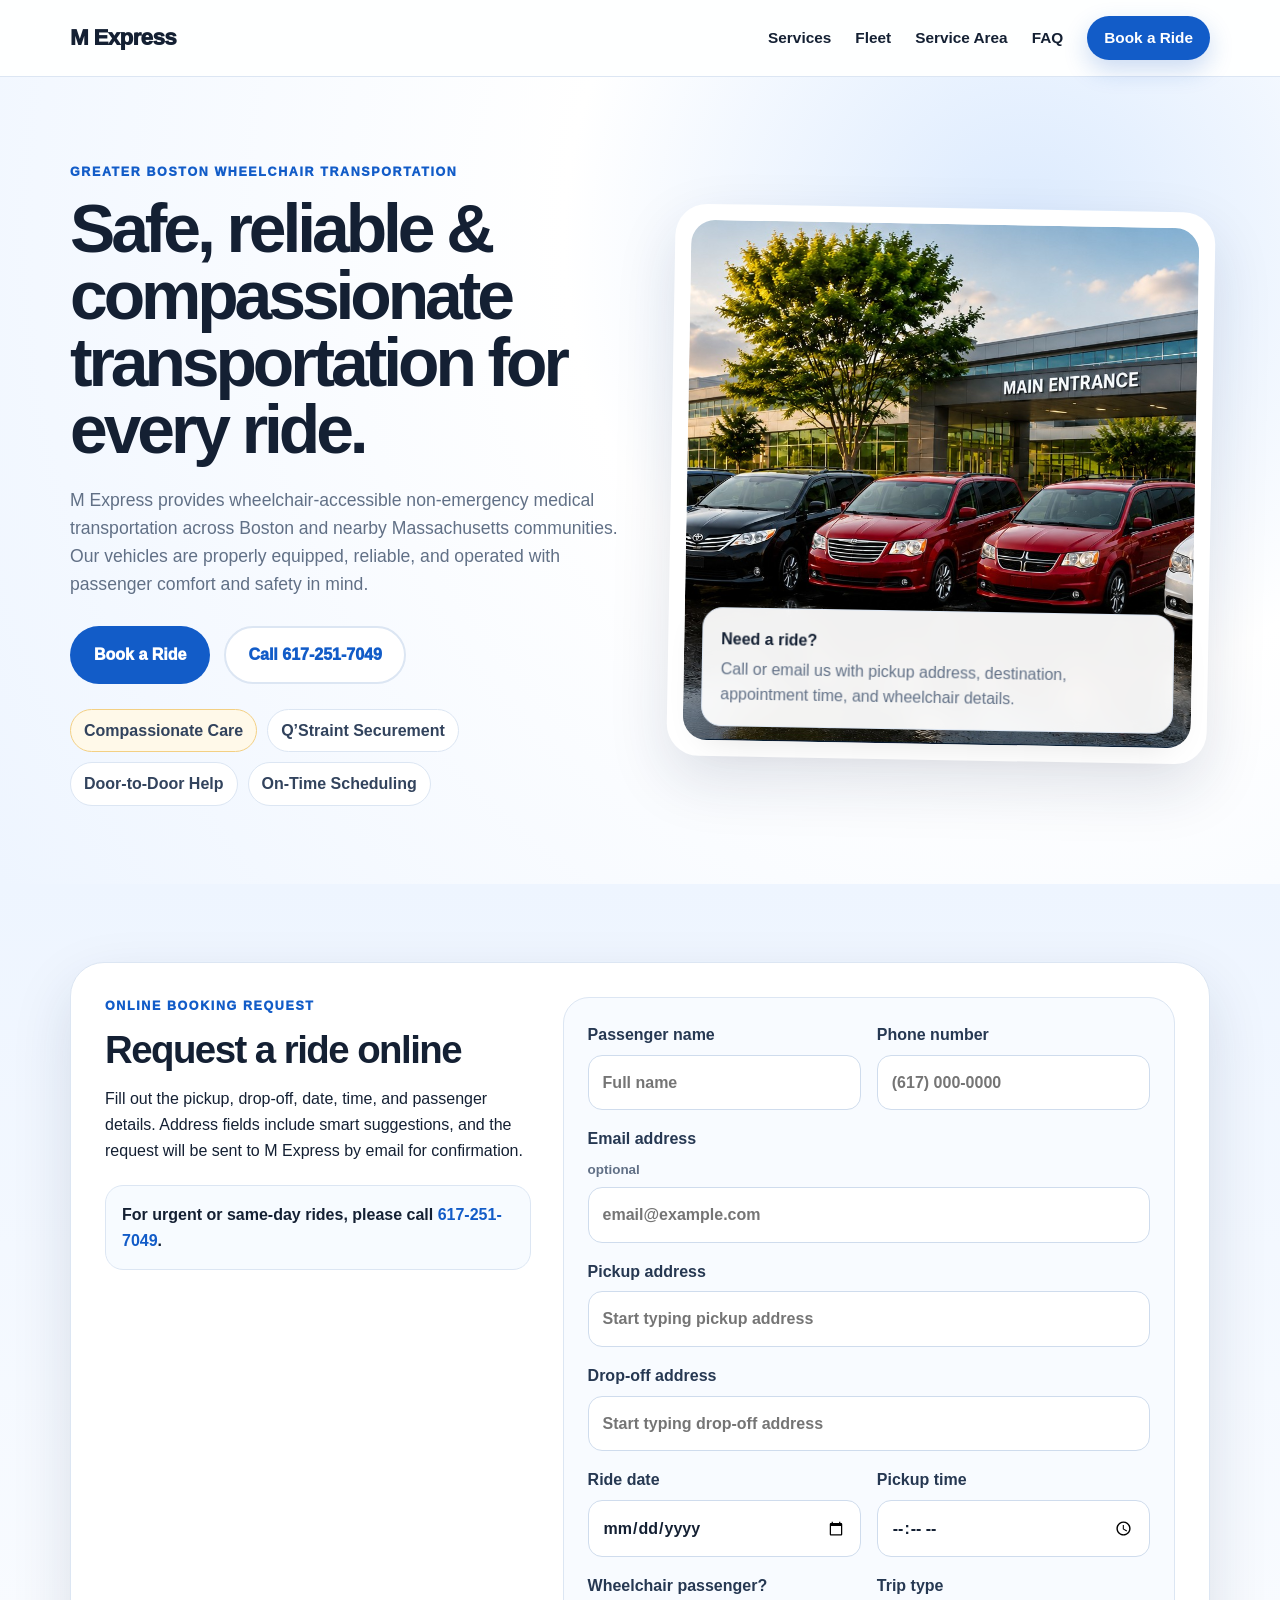
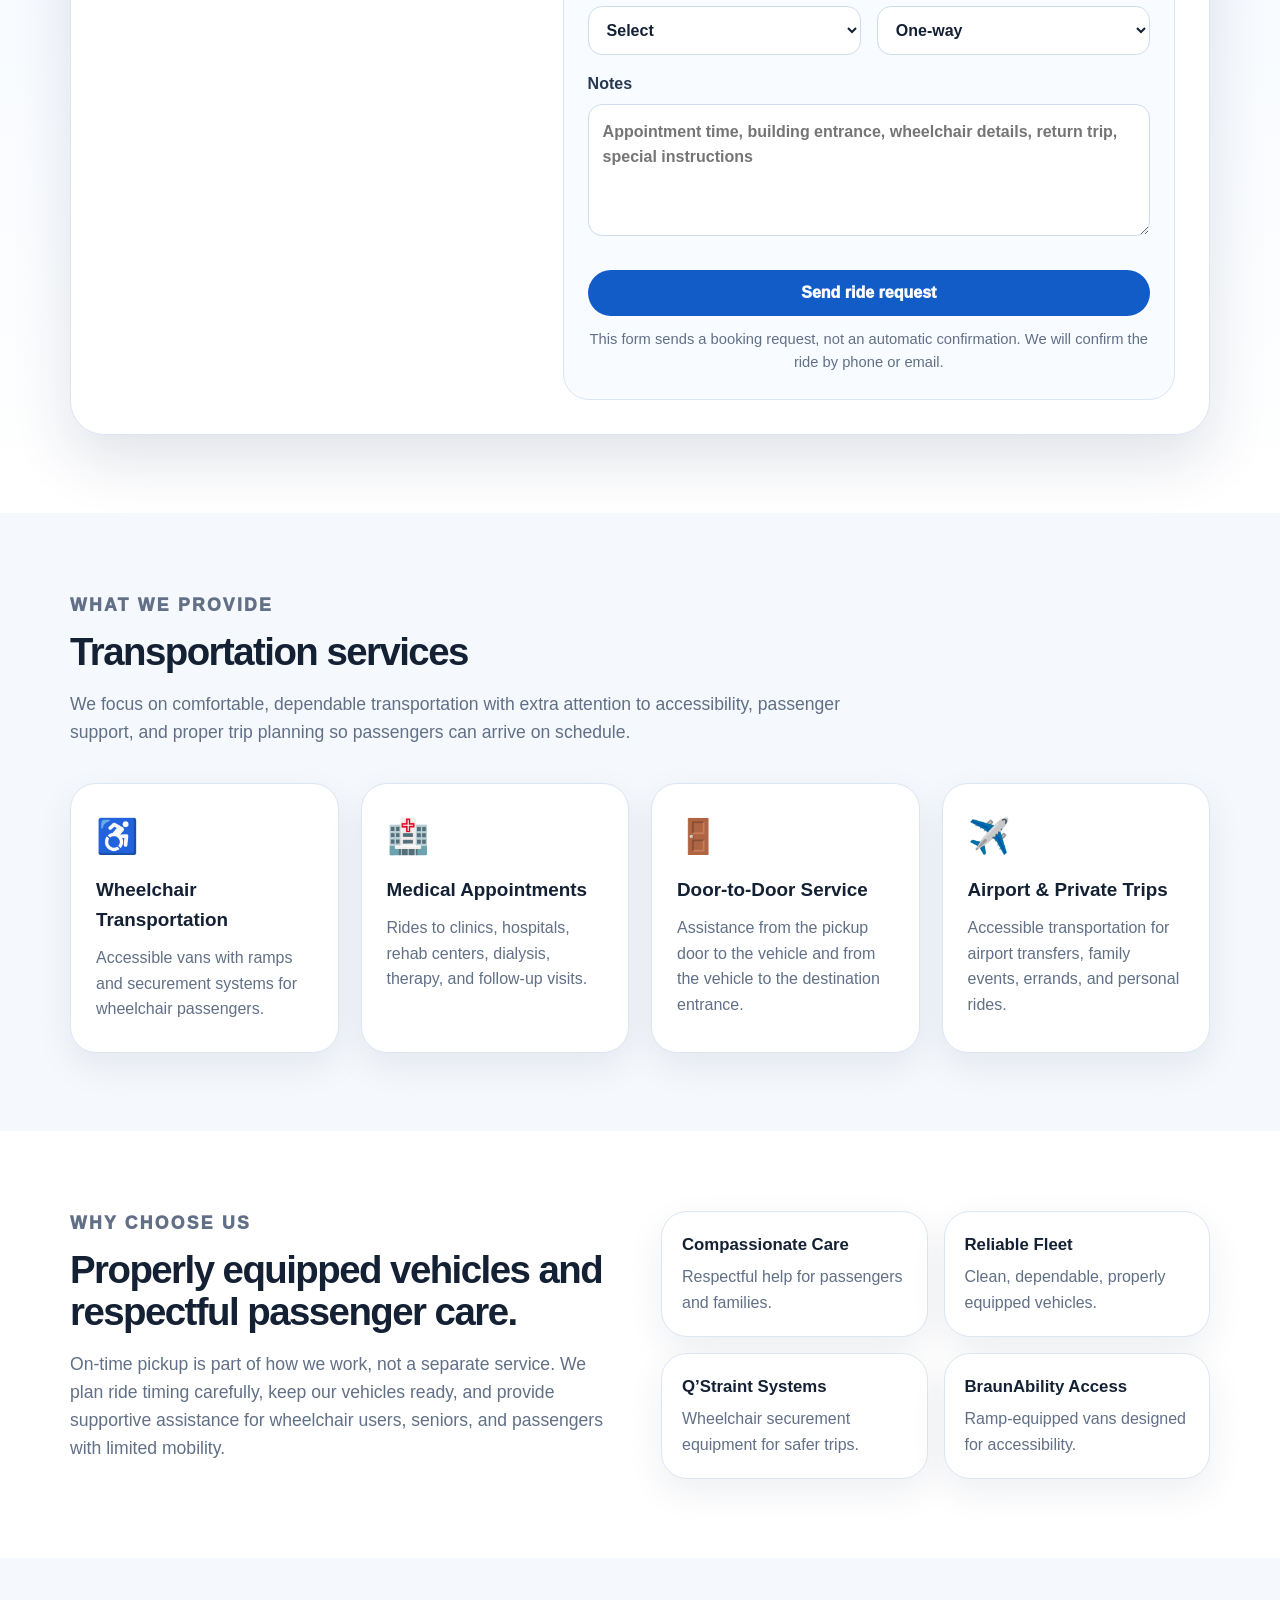
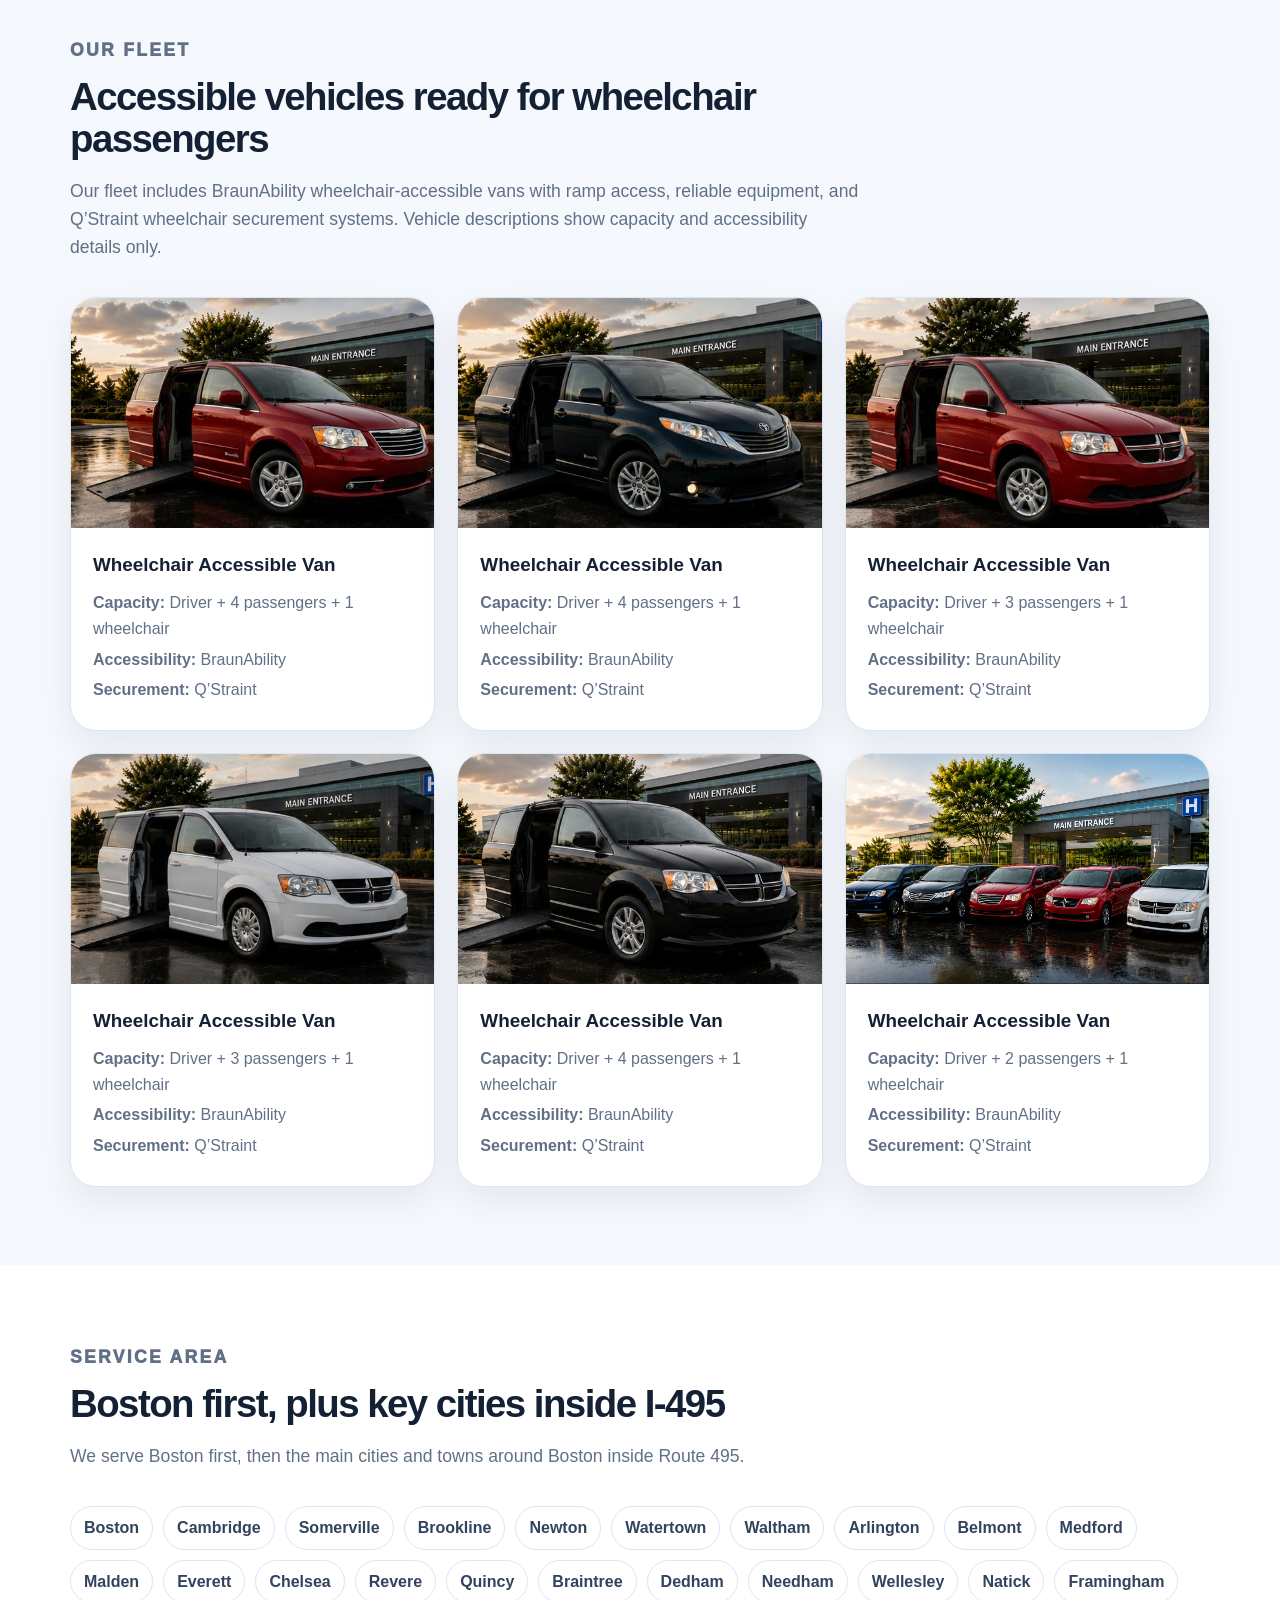
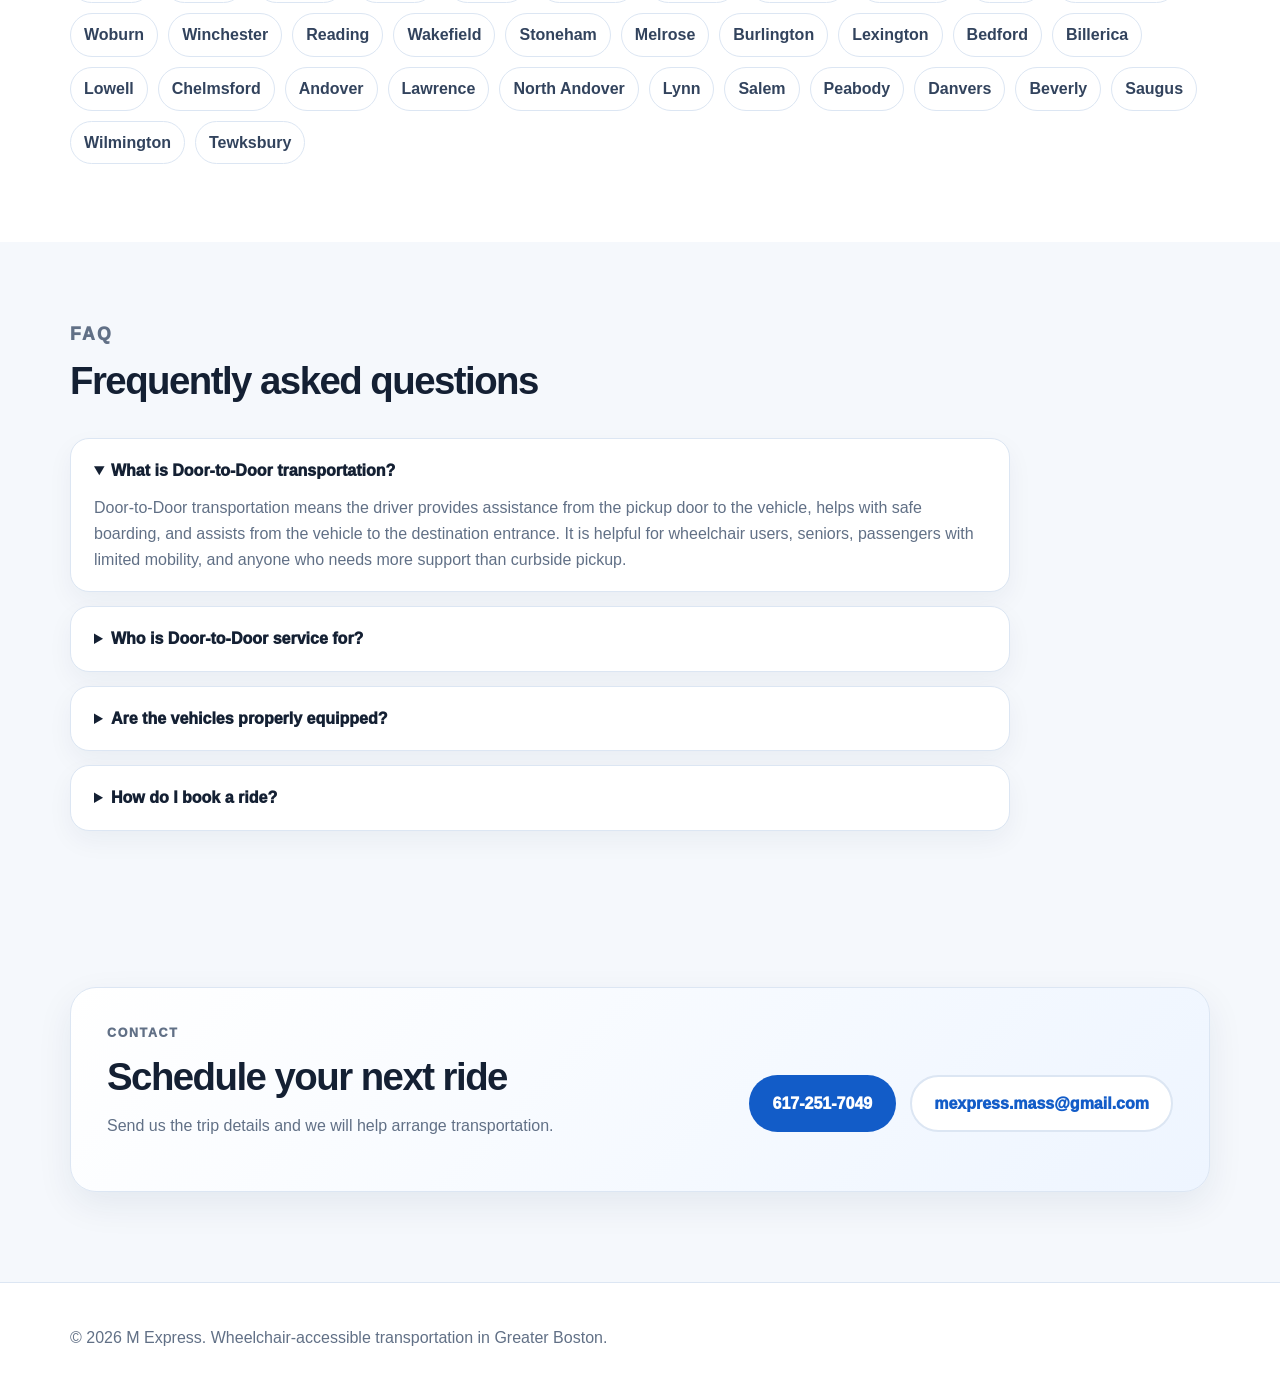
==== index.html @ a9eb0cdb "Add Turnstile widget and route booking form to Cloudflare API in feature branch" ====
<!DOCTYPE html>
<html lang="en">
<head>
  <meta charset="UTF-8" />
  <meta name="viewport" content="width=device-width, initial-scale=1.0" />
  <title>M Express | Wheelchair Transportation in Greater Boston</title>
  <meta name="description" content="M Express provides safe, reliable and compassionate wheelchair-accessible non-emergency medical transportation, door-to-door service, airport transportation, and private rides in Greater Boston." />
  <link rel="stylesheet" href="styles.css" />
</head>
<body>
  <header class="site-header">
    <div class="container nav-wrap">
      <a class="logo" href="#home">M Express</a>
      <button class="nav-toggle" aria-label="Open menu">☰</button>
      <nav class="nav">
        <a href="#services">Services</a>
        <a href="#fleet">Fleet</a>
        <a href="#areas">Service Area</a>
        <a href="#faq">FAQ</a>
        <a href="#booking" class="nav-cta" data-open-booking>Book a Ride</a>
      </nav>
    </div>
  </header>

  <main id="home">
    <section class="hero">
      <div class="container hero-grid">
        <div class="hero-copy">
          <p class="eyebrow">Greater Boston Wheelchair Transportation</p>
          <h1>Safe, reliable & compassionate transportation for every ride.</h1>
          <p class="hero-text">M Express provides wheelchair-accessible non-emergency medical transportation across Boston and nearby Massachusetts communities. Our vehicles are properly equipped, reliable, and operated with passenger comfort and safety in mind.</p>
          <div class="hero-actions">
            <a class="btn primary" href="#booking" data-open-booking>Book a Ride</a>
            <a class="btn secondary" href="tel:+16172517049">Call 617-251-7049</a>
          </div>
          <div class="trust-row">
            <span>Compassionate Care</span>
            <span>Q’Straint Securement</span>
            <span>Door-to-Door Help</span>
            <span>On-Time Scheduling</span>
          </div>
        </div>
        <div class="hero-card">
          <img src="assets/fleet/hero-fleet.jpg" alt="M Express wheelchair accessible fleet" />
          <div class="quick-card">
            <strong>Need a ride?</strong>
            <p>Call or email us with pickup address, destination, appointment time, and wheelchair details.</p>
          </div>
        </div>
      </div>
    </section>


    <section class="section booking" id="booking">
      <div class="container booking-card">
        <div class="booking-copy">
          <p class="eyebrow">Online booking request</p>
          <h2>Request a ride online</h2>
          <p>Fill out the pickup, drop-off, date, time, and passenger details. Address fields include smart suggestions, and the request will be sent to M Express by email for confirmation.</p>
          <div class="mini-note">For urgent or same-day rides, please call <a href="tel:+16172517049">617-251-7049</a>.</div>
        </div>
        <form class="ride-form" action="/api/ride-request" method="POST">
          <input type="hidden" name="_subject" value="New ride request from M Express website">
          <input type="hidden" name="_captcha" value="false">
          <input type="hidden" name="_template" value="table">
          <div class="form-grid">
            <label>Passenger name
              <input type="text" name="Passenger name" placeholder="Full name" required>
            </label>
            <label>Phone number
              <input type="tel" name="Phone" placeholder="(617) 000-0000" required>
            </label>
            <label class="wide">Email address <span class="optional">optional</span>
              <input type="email" name="Email" placeholder="email@example.com">
            </label>
            <label class="wide">Pickup address
              <input class="address-input" type="text" name="Pickup address" placeholder="Start typing pickup address" list="address-suggestions" autocomplete="street-address" required>
            </label>
            <label class="wide">Drop-off address
              <input class="address-input" type="text" name="Drop-off address" placeholder="Start typing drop-off address" list="address-suggestions" autocomplete="street-address" required>
            </label>
            <label>Ride date
              <input type="date" name="Ride date" required>
            </label>
            <label>Pickup time
              <input type="time" name="Pickup time" required>
            </label>
            <label>Wheelchair passenger?
              <select name="Wheelchair passenger" required>
                <option value="">Select</option>
                <option>Yes</option>
                <option>No</option>
              </select>
            </label>
            <label>Trip type
              <select name="Trip type">
                <option>One-way</option>
                <option>Round trip</option>
                <option>Wait and return</option>
              </select>
            </label>
            <label class="wide">Notes
              <textarea name="Notes" rows="4" placeholder="Appointment time, building entrance, wheelchair details, return trip, special instructions"></textarea>
            </label>
          </div>
          <datalist id="address-suggestions">
            <option value="Boston, MA 02108"></option><option value="Boston, MA 02116"></option><option value="Cambridge, MA 02139"></option><option value="Somerville, MA 02143"></option><option value="Brookline, MA 02445"></option><option value="Newton, MA 02458"></option><option value="Watertown, MA 02472"></option><option value="Waltham, MA 02453"></option><option value="Quincy, MA 02169"></option><option value="Woburn, MA 01801"></option><option value="Burlington, MA 01803"></option><option value="Lexington, MA 02420"></option><option value="Lowell, MA 01852"></option>
          </datalist>
          <div class="cf-turnstile" data-sitekey="0x4AAAAAAFUCFxbCTxHC9fPv"></div>
          <label class="wide" style="position:absolute;left:-9999px" aria-hidden="true">Website <input type="text" name="website" tabindex="-1" autocomplete="off"></label>
          <p class="booking-feedback" role="status" aria-live="polite"></p>
          <button class="btn primary form-submit" type="submit">Send ride request</button>
          <p class="form-disclaimer">This form sends a booking request, not an automatic confirmation. We will confirm the ride by phone or email.</p>
        </form>
      </div>
    </section>

    <section class="section" id="services">
      <div class="container">
        <div class="section-head">
          <p class="eyebrow">What we provide</p>
          <h2>Transportation services</h2>
          <p>We focus on comfortable, dependable transportation with extra attention to accessibility, passenger support, and proper trip planning so passengers can arrive on schedule.</p>
        </div>
        <div class="cards services-grid">
          <article class="card"><span class="icon">♿</span><h3>Wheelchair Transportation</h3><p>Accessible vans with ramps and securement systems for wheelchair passengers.</p></article>
          <article class="card"><span class="icon">🏥</span><h3>Medical Appointments</h3><p>Rides to clinics, hospitals, rehab centers, dialysis, therapy, and follow-up visits.</p></article>
          <article class="card"><span class="icon">🚪</span><h3>Door-to-Door Service</h3><p>Assistance from the pickup door to the vehicle and from the vehicle to the destination entrance.</p></article>
          <article class="card"><span class="icon">✈️</span><h3>Airport & Private Trips</h3><p>Accessible transportation for airport transfers, family events, errands, and personal rides.</p></article>
        </div>
      </div>
    </section>

    <section class="section alt" id="why">
      <div class="container why-grid">
        <div class="section-head no-margin">
          <p class="eyebrow">Why choose us</p>
          <h2>Properly equipped vehicles and respectful passenger care.</h2>
          <p>On-time pickup is part of how we work, not a separate service. We plan ride timing carefully, keep our vehicles ready, and provide supportive assistance for wheelchair users, seniors, and passengers with limited mobility.</p>
        </div>
        <div class="feature-list">
          <div><strong>Compassionate Care</strong><span>Respectful help for passengers and families.</span></div>
          <div><strong>Reliable Fleet</strong><span>Clean, dependable, properly equipped vehicles.</span></div>
          <div><strong>Q’Straint Systems</strong><span>Wheelchair securement equipment for safer trips.</span></div>
          <div><strong>BraunAbility Access</strong><span>Ramp-equipped vans designed for accessibility.</span></div>
        </div>
      </div>
    </section>

    <section class="section" id="fleet">
      <div class="container">
        <div class="section-head">
          <p class="eyebrow">Our fleet</p>
          <h2>Accessible vehicles ready for wheelchair passengers</h2>
          <p>Our fleet includes BraunAbility wheelchair-accessible vans with ramp access, reliable equipment, and Q’Straint wheelchair securement systems. Vehicle descriptions show capacity and accessibility details only.</p>
        </div>
        <div class="fleet-grid">
          <article class="fleet-card"><img src="assets/fleet/fleet-1.jpeg" alt="BraunAbility wheelchair van"><div><h3>Wheelchair Accessible Van</h3><p><strong>Capacity:</strong> Driver + 4 passengers + 1 wheelchair</p><p><strong>Accessibility:</strong> BraunAbility</p><p><strong>Securement:</strong> Q’Straint</p></div></article>
          <article class="fleet-card"><img src="assets/fleet/fleet-2.jpeg" alt="BraunAbility wheelchair van with ramp"><div><h3>Wheelchair Accessible Van</h3><p><strong>Capacity:</strong> Driver + 4 passengers + 1 wheelchair</p><p><strong>Accessibility:</strong> BraunAbility</p><p><strong>Securement:</strong> Q’Straint</p></div></article>
          <article class="fleet-card"><img src="assets/fleet/fleet-3.jpeg" alt="Wheelchair accessible transportation vehicle"><div><h3>Wheelchair Accessible Van</h3><p><strong>Capacity:</strong> Driver + 3 passengers + 1 wheelchair</p><p><strong>Accessibility:</strong> BraunAbility</p><p><strong>Securement:</strong> Q’Straint</p></div></article>
          <article class="fleet-card"><img src="assets/fleet/fleet-4.jpeg" alt="Ramp accessible wheelchair van"><div><h3>Wheelchair Accessible Van</h3><p><strong>Capacity:</strong> Driver + 3 passengers + 1 wheelchair</p><p><strong>Accessibility:</strong> BraunAbility</p><p><strong>Securement:</strong> Q’Straint</p></div></article>
          <article class="fleet-card"><img src="assets/fleet/fleet-5.jpeg" alt="Side entry wheelchair van"><div><h3>Wheelchair Accessible Van</h3><p><strong>Capacity:</strong> Driver + 4 passengers + 1 wheelchair</p><p><strong>Accessibility:</strong> BraunAbility</p><p><strong>Securement:</strong> Q’Straint</p></div></article>
          <article class="fleet-card"><img src="assets/fleet/hero-fleet.jpg" alt="M Express Transportation fleet"><div><h3>Wheelchair Accessible Van</h3><p><strong>Capacity:</strong> Driver + 2 passengers + 1 wheelchair</p><p><strong>Accessibility:</strong> BraunAbility</p><p><strong>Securement:</strong> Q’Straint</p></div></article>
        </div>
      </div>
    </section>

    <section class="section alt" id="areas">
      <div class="container">
        <div class="section-head">
          <p class="eyebrow">Service area</p>
          <h2>Boston first, plus key cities inside I‑495</h2>
          <p>We serve Boston first, then the main cities and towns around Boston inside Route 495.</p>
        </div>
        <div class="city-list">
          <span>Boston</span><span>Cambridge</span><span>Somerville</span><span>Brookline</span><span>Newton</span><span>Watertown</span><span>Waltham</span><span>Arlington</span><span>Belmont</span><span>Medford</span><span>Malden</span><span>Everett</span><span>Chelsea</span><span>Revere</span><span>Quincy</span><span>Braintree</span><span>Dedham</span><span>Needham</span><span>Wellesley</span><span>Natick</span><span>Framingham</span><span>Woburn</span><span>Winchester</span><span>Reading</span><span>Wakefield</span><span>Stoneham</span><span>Melrose</span><span>Burlington</span><span>Lexington</span><span>Bedford</span><span>Billerica</span><span>Lowell</span><span>Chelmsford</span><span>Andover</span><span>Lawrence</span><span>North Andover</span><span>Lynn</span><span>Salem</span><span>Peabody</span><span>Danvers</span><span>Beverly</span><span>Saugus</span><span>Wilmington</span><span>Tewksbury</span>
        </div>
      </div>
    </section>

    <section class="section" id="faq">
      <div class="container">
        <div class="section-head">
          <p class="eyebrow">FAQ</p>
          <h2>Frequently asked questions</h2>
        </div>
        <div class="faq">
          <details open><summary>What is Door-to-Door transportation?</summary><p>Door-to-Door transportation means the driver provides assistance from the pickup door to the vehicle, helps with safe boarding, and assists from the vehicle to the destination entrance. It is helpful for wheelchair users, seniors, passengers with limited mobility, and anyone who needs more support than curbside pickup.</p></details>
          <details><summary>Who is Door-to-Door service for?</summary><p>It is designed for passengers going to medical appointments, rehab, dialysis, adult day programs, family visits, airports, or private trips when they need help getting safely between the building entrance and the vehicle.</p></details>
          <details><summary>Are the vehicles properly equipped?</summary><p>Yes. Our wheelchair-accessible vans are properly equipped for ramp access and use Q’Straint wheelchair securement systems for safer transportation.</p></details>
          <details><summary>How do I book a ride?</summary><p>Call 617-251-7049 or email mexpress.mass@gmail.com with pickup address, destination, appointment time, return trip details, and whether the passenger uses a wheelchair.</p></details>
        </div>
      </div>
    </section>

    <section class="section contact" id="contact">
      <div class="container contact-card">
        <div><p class="eyebrow">Contact</p><h2>Schedule your next ride</h2><p>Send us the trip details and we will help arrange transportation.</p></div>
        <div class="contact-actions"><a class="btn primary" href="tel:+16172517049">617-251-7049</a><a class="btn secondary" href="mailto:mexpress.mass@gmail.com">mexpress.mass@gmail.com</a></div>
      </div>
    </section>
  </main>

  <footer class="footer"><div class="container"><p>© 2026 M Express. Wheelchair-accessible transportation in Greater Boston.</p></div></footer>

  <div class="booking-modal" aria-hidden="true">
    <div class="modal-backdrop" data-close-booking></div>
    <div class="modal-panel" role="dialog" aria-modal="true" aria-labelledby="modal-title">
      <button class="modal-close" type="button" aria-label="Close booking form" data-close-booking>×</button>
      <p class="eyebrow">Book a ride</p>
      <h2 id="modal-title">Request transportation</h2>
      <p class="modal-intro">Enter pickup, drop-off, date, time, and passenger details. We will confirm availability by phone or email.</p>
      <form class="ride-form modal-form" action="https://formsubmit.co/mexpress.mass@gmail.com" method="POST">
        <input type="hidden" name="_subject" value="New ride request from M Express website">
        <input type="hidden" name="_captcha" value="false">
        <input type="hidden" name="_template" value="table">
        <div class="form-grid">
          <label>Passenger name<input type="text" name="Passenger name" placeholder="Full name" required></label>
          <label>Phone number<input type="tel" name="Phone" placeholder="(617) 000-0000" required></label>
          <label class="wide">Email address <span class="optional">optional</span><input type="email" name="Email" placeholder="email@example.com"></label>
          <label class="wide">Pickup address<input class="address-input" type="text" name="Pickup address" placeholder="Start typing pickup address" list="address-suggestions" autocomplete="street-address" required></label>
          <label class="wide">Drop-off address<input class="address-input" type="text" name="Drop-off address" placeholder="Start typing drop-off address" list="address-suggestions" autocomplete="street-address" required></label>
          <label>Ride date<input type="date" name="Ride date" required></label>
          <label>Pickup time<input type="time" name="Pickup time" required></label>
          <label>Wheelchair passenger?<select name="Wheelchair passenger" required><option value="">Select</option><option>Yes</option><option>No</option></select></label>
          <label>Trip type<select name="Trip type"><option>One-way</option><option>Round trip</option><option>Wait and return</option></select></label>
          <label class="wide">Notes<textarea name="Notes" rows="4" placeholder="Appointment time, entrance, wheelchair details, return trip, special instructions"></textarea></label>
        </div>
        <button class="btn primary form-submit" type="submit">Send ride request</button>
        <p class="form-disclaimer">This is a request only. We will confirm the ride by phone or email.</p>
      </form>
    </div>
  </div>
  <a class="mobile-call" href="tel:+16172517049">Call Now</a>
  <script src="https://challenges.cloudflare.com/turnstile/v0/api.js" async defer></script>
    <script src="script.js"></script>
</body>
</html>
---- styles.css ----
:root{--bg:#f5f8fc;--text:#142033;--muted:#617086;--blue:#125cc8;--blue-dark:#0b438f;--gold:#f3b83d;--card:#fff;--line:#dce6f3;--shadow:0 24px 60px rgba(20,42,80,.13);--radius:26px}*{box-sizing:border-box}html{scroll-behavior:smooth}body{margin:0;font-family:Inter,Arial,sans-serif;color:var(--text);background:var(--bg);line-height:1.6}.container{width:min(1140px,92vw);margin:auto}.site-header{position:sticky;top:0;z-index:20;background:rgba(255,255,255,.9);backdrop-filter:blur(16px);border-bottom:1px solid var(--line)}.nav-wrap{height:76px;display:flex;align-items:center;justify-content:space-between}.logo{font-weight:950;font-size:1.4rem;text-decoration:none;color:var(--text);letter-spacing:-.03em}.logo span{color:var(--blue)}.nav{display:flex;gap:24px;align-items:center}.nav a{color:var(--text);text-decoration:none;font-weight:800;font-size:.96rem}.nav-cta{background:var(--blue);color:#fff!important;padding:10px 17px;border-radius:999px;box-shadow:0 10px 24px rgba(18,92,200,.22)}.nav-toggle{display:none;border:0;background:transparent;font-size:28px}.hero{padding:86px 0 78px;background:radial-gradient(circle at 80% 20%,#dbeafe 0,#fff 38%,#eef5ff 100%);overflow:hidden}.hero-grid{display:grid;grid-template-columns:1fr .98fr;gap:50px;align-items:center}.eyebrow{text-transform:uppercase;letter-spacing:.13em;color:var(--blue);font-weight:950;font-size:.78rem;margin:0 0 12px}h1{font-size:clamp(2.55rem,5.3vw,5.05rem);line-height:.99;margin:0 0 22px;letter-spacing:-.06em}h2{font-size:clamp(2rem,3vw,3.25rem);line-height:1.08;margin:0 0 14px;letter-spacing:-.04em}h3{margin:0 0 10px;font-size:1.18rem}.hero-text,.section-head p{color:var(--muted);font-size:1.1rem}.btn{display:inline-flex;align-items:center;justify-content:center;padding:14px 22px;border-radius:999px;font-weight:950;text-decoration:none;border:2px solid transparent}.primary{background:var(--blue);color:#fff}.primary:hover{background:var(--blue-dark)}.secondary{background:#fff;color:var(--blue);border-color:var(--line)}.hero-actions,.contact-actions{display:flex;gap:14px;flex-wrap:wrap;margin-top:28px}.trust-row{display:flex;gap:10px;flex-wrap:wrap;margin-top:25px}.trust-row span,.city-list span{background:#fff;border:1px solid var(--line);border-radius:999px;padding:8px 13px;font-weight:850;color:#32435d}.trust-row span:first-child{border-color:#f3d084;background:#fff9e9}.hero-card{position:relative;background:#fff;border-radius:32px;box-shadow:var(--shadow);padding:16px;transform:rotate(1deg)}.hero-card img{width:100%;height:520px;object-fit:cover;border-radius:24px;display:block}.quick-card{position:absolute;left:34px;right:34px;bottom:30px;background:rgba(255,255,255,.94);border:1px solid var(--line);border-radius:20px;padding:18px;box-shadow:0 14px 34px rgba(0,0,0,.11);backdrop-filter:blur(10px)}.quick-card p{margin:4px 0 0;color:var(--muted)}.section{padding:78px 0}.alt{background:#fff}.section-head{max-width:790px;margin-bottom:36px}.no-margin{margin:0}.cards,.fleet-grid{display:grid;gap:22px}.services-grid{grid-template-columns:repeat(4,1fr)}.card,.fleet-card,.contact-card,.feature-list div{background:var(--card);border:1px solid var(--line);border-radius:var(--radius);box-shadow:0 13px 36px rgba(20,42,80,.075)}.card{padding:25px;transition:.2s}.card:hover,.fleet-card:hover{transform:translateY(-4px);box-shadow:var(--shadow)}.icon{font-size:34px;display:block;margin-bottom:12px}.card p,.fleet-card p{color:var(--muted);margin:.32rem 0}.why-grid{display:grid;grid-template-columns:1fr 1fr;gap:42px;align-items:center}.feature-list{display:grid;grid-template-columns:1fr 1fr;gap:16px}.feature-list div{padding:20px}.feature-list strong{display:block;font-size:1.05rem;margin-bottom:6px}.feature-list span{color:var(--muted);display:block}.fleet-grid{grid-template-columns:repeat(3,1fr)}.fleet-card{overflow:hidden;transition:.2s}.fleet-card img{width:100%;height:230px;object-fit:cover;background:#eef5ff;display:block}.fleet-card div{padding:22px}.city-list{display:flex;flex-wrap:wrap;gap:10px}.faq{display:grid;gap:14px;max-width:940px}details{background:#fff;border:1px solid var(--line);border-radius:19px;padding:19px 23px;box-shadow:0 10px 26px rgba(20,42,80,.05)}summary{font-weight:950;cursor:pointer}details p{color:var(--muted);margin:12px 0 0}.contact{padding-bottom:90px}.contact-card{display:flex;align-items:center;justify-content:space-between;gap:24px;padding:36px;background:linear-gradient(135deg,#fff,#eef5ff)}.contact-card p{color:var(--muted)}.footer{padding:26px 0;border-top:1px solid var(--line);color:var(--muted);background:#fff}@media(max-width:980px){.hero-grid,.why-grid{grid-template-columns:1fr}.fleet-grid{grid-template-columns:repeat(2,1fr)}.hero-card{transform:none}.hero-card img{height:auto}}@media(max-width:900px){.nav-toggle{display:block}.nav{display:none;position:absolute;top:76px;left:0;right:0;background:white;border-bottom:1px solid var(--line);padding:18px 4vw;flex-direction:column;align-items:flex-start}.nav.open{display:flex}.services-grid{grid-template-columns:repeat(2,1fr)}.contact-card{align-items:flex-start;flex-direction:column}}@media(max-width:620px){.services-grid,.fleet-grid,.feature-list{grid-template-columns:1fr}.btn{width:100%}.hero{padding-top:54px}.fleet-card img{height:205px}.quick-card{position:static;margin-top:16px}.hero-card{padding:12px}h1{letter-spacing:-.04em}}
.booking{background:linear-gradient(180deg,#eef5ff,#fff)}.booking-card{display:grid;grid-template-columns:.82fr 1.18fr;gap:32px;align-items:start;background:#fff;border:1px solid var(--line);border-radius:34px;box-shadow:var(--shadow);padding:34px}.booking-copy{position:sticky;top:100px}.mini-note{margin-top:22px;background:#f7fbff;border:1px solid var(--line);border-radius:18px;padding:16px;font-weight:850}.mini-note a{color:var(--blue);text-decoration:none}.ride-form{background:#f8fbff;border:1px solid var(--line);border-radius:26px;padding:24px}.form-grid{display:grid;grid-template-columns:1fr 1fr;gap:16px}.ride-form label{display:flex;flex-direction:column;gap:7px;font-weight:900;color:#263852}.ride-form .wide{grid-column:1/-1}.ride-form input,.ride-form select,.ride-form textarea{width:100%;border:1px solid #cfdced;background:#fff;border-radius:14px;padding:14px 14px;font:inherit;color:var(--text);outline:none}.ride-form input:focus,.ride-form select:focus,.ride-form textarea:focus{border-color:var(--blue);box-shadow:0 0 0 4px rgba(18,92,200,.12)}.form-submit{margin-top:18px;width:100%;border:0;cursor:pointer;font-size:1rem}.form-disclaimer{color:var(--muted);font-size:.92rem;margin:12px 0 0;text-align:center}@media(max-width:900px){.booking-card{grid-template-columns:1fr}.booking-copy{position:static}.form-grid{grid-template-columns:1fr}}
.logo span{display:none}.optional{font-weight:700;color:var(--muted);font-size:.84rem}.booking-modal{position:fixed;inset:0;z-index:100;display:none;align-items:center;justify-content:center;padding:22px}.booking-modal.open{display:flex}.modal-backdrop{position:absolute;inset:0;background:rgba(8,18,35,.62);backdrop-filter:blur(6px)}.modal-panel{position:relative;width:min(880px,96vw);max-height:92vh;overflow:auto;background:#fff;border:1px solid var(--line);border-radius:30px;box-shadow:0 30px 90px rgba(0,0,0,.34);padding:30px}.modal-close{position:absolute;right:20px;top:18px;width:42px;height:42px;border:0;border-radius:50%;background:#eef5ff;color:var(--text);font-size:30px;line-height:1;cursor:pointer}.modal-intro{color:var(--muted);margin-top:-6px}.modal-form{margin-top:18px}.mobile-call{display:none;position:fixed;left:16px;right:16px;bottom:14px;z-index:50;background:var(--blue);color:#fff;text-align:center;text-decoration:none;font-weight:950;padding:14px 20px;border-radius:999px;box-shadow:0 14px 34px rgba(18,92,200,.36)}@media(max-width:620px){body{padding-bottom:72px}.mobile-call{display:block}.modal-panel{padding:24px 16px;border-radius:22px}.modal-close{right:12px;top:12px}}
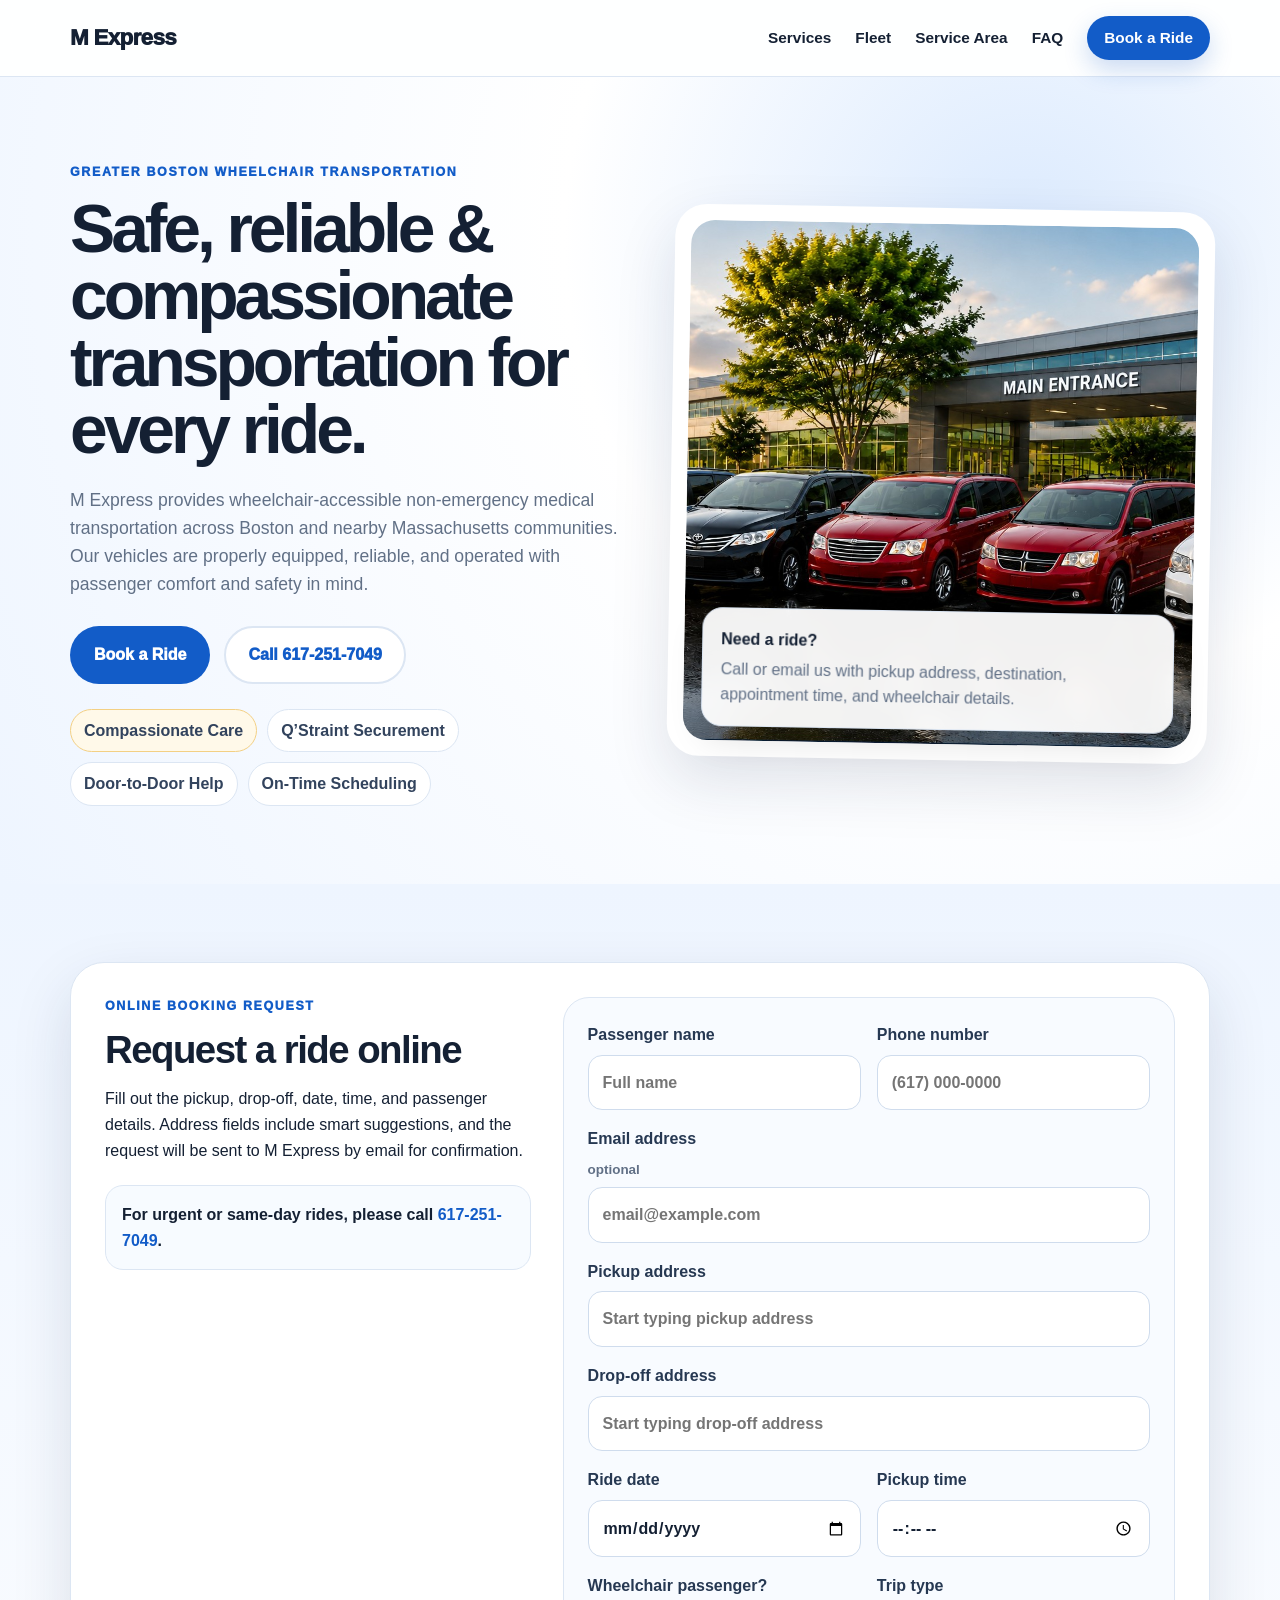
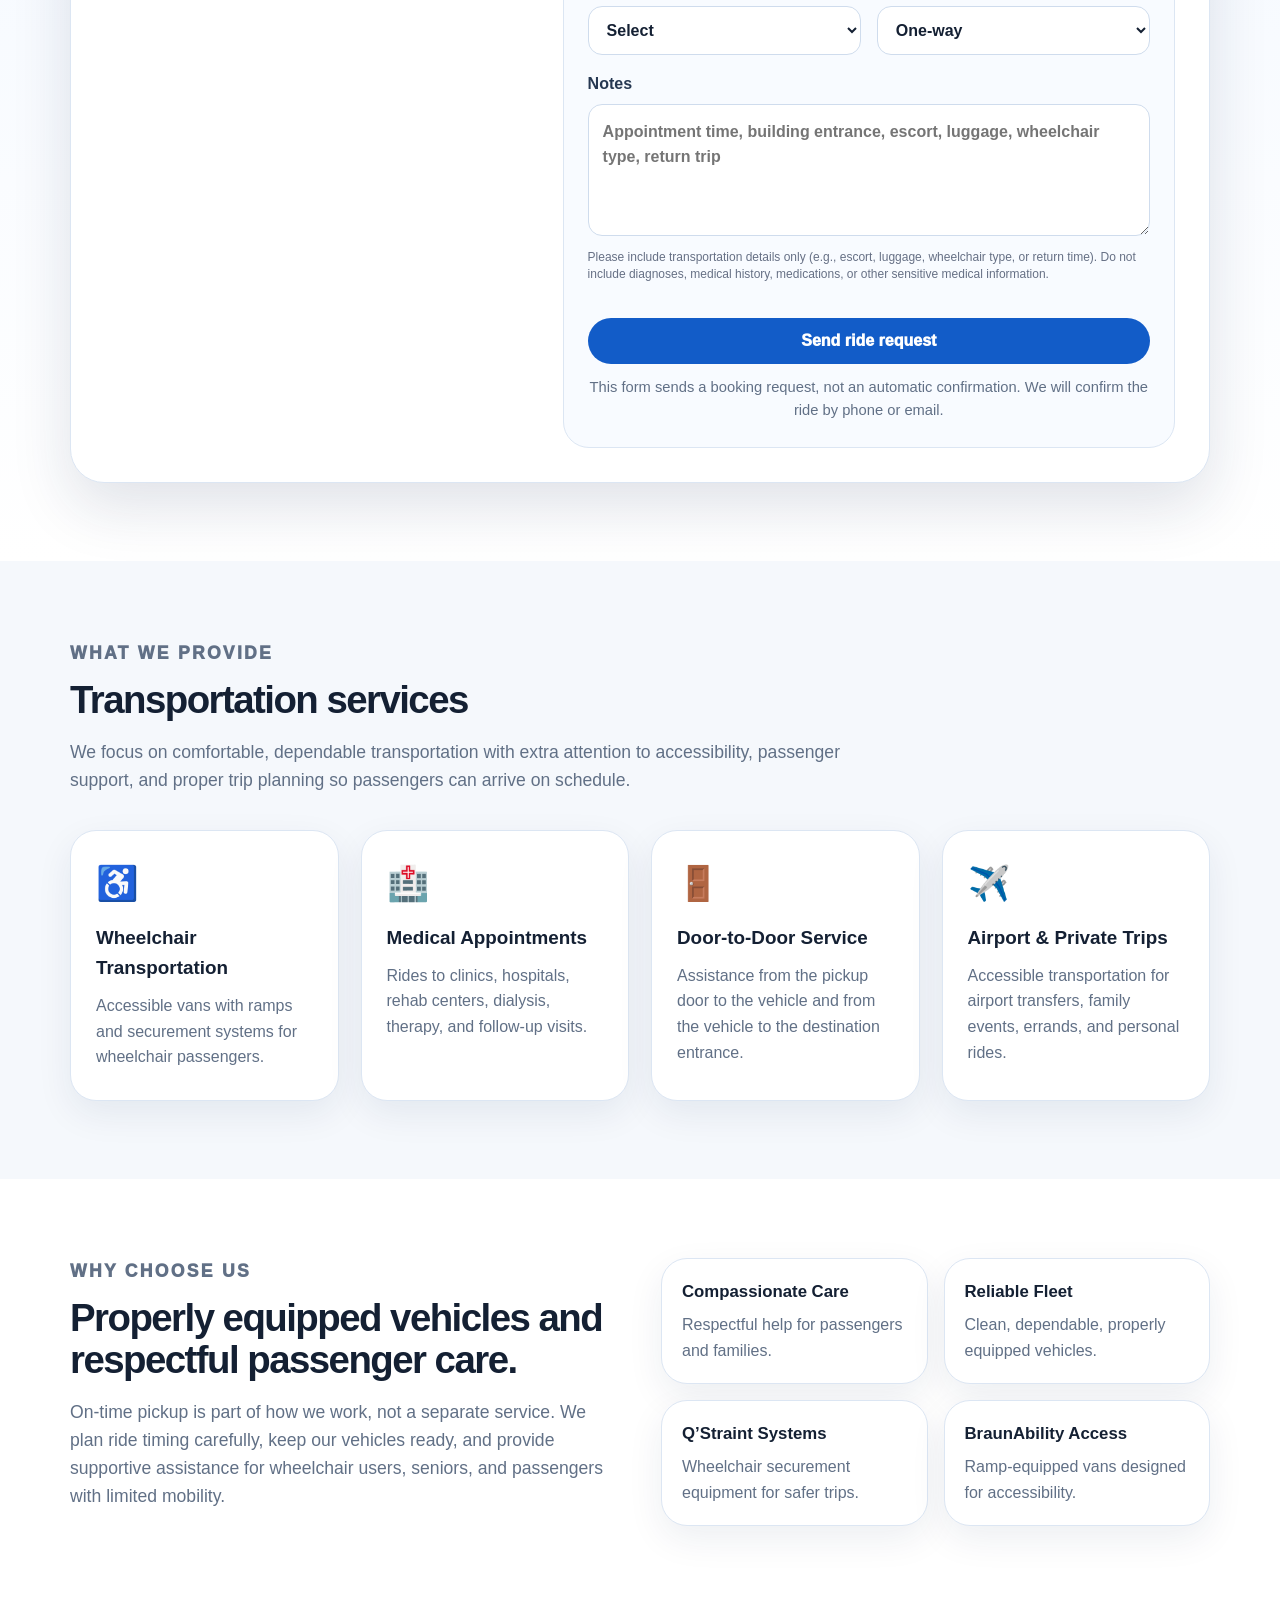
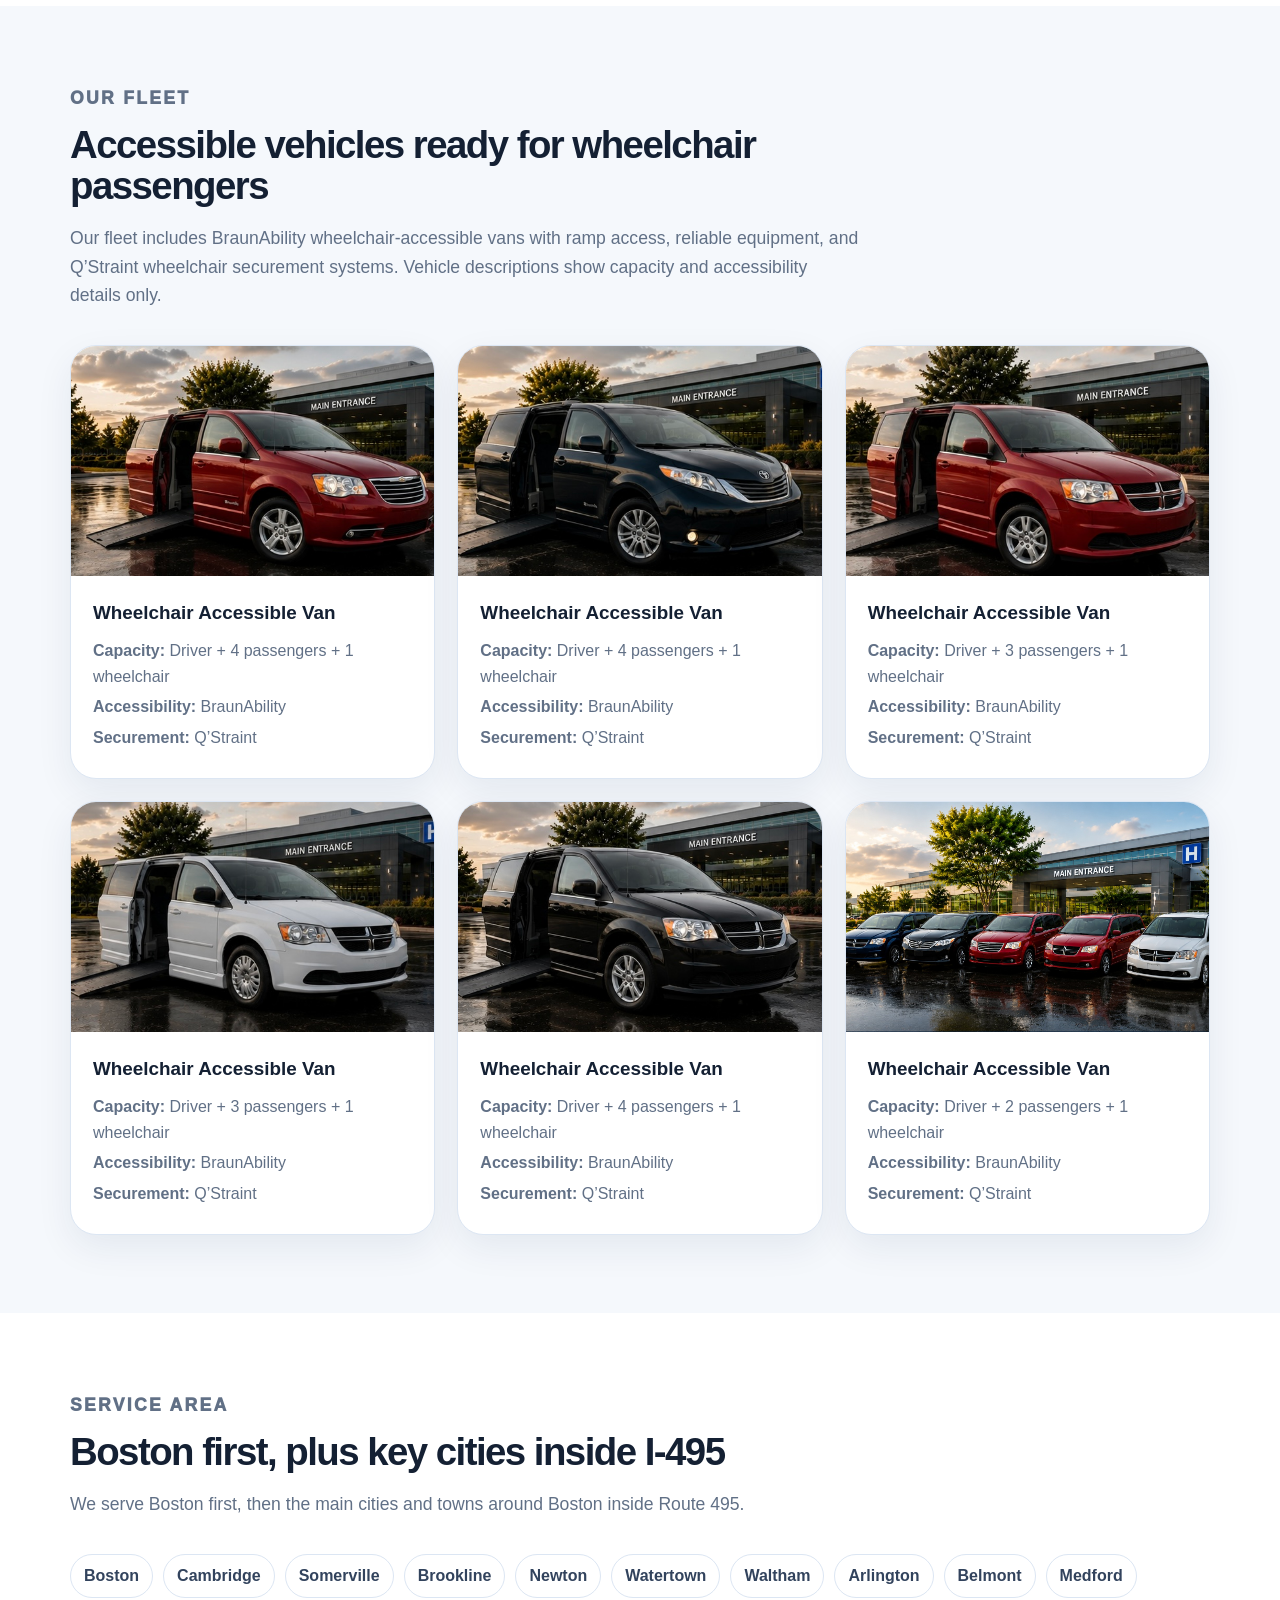
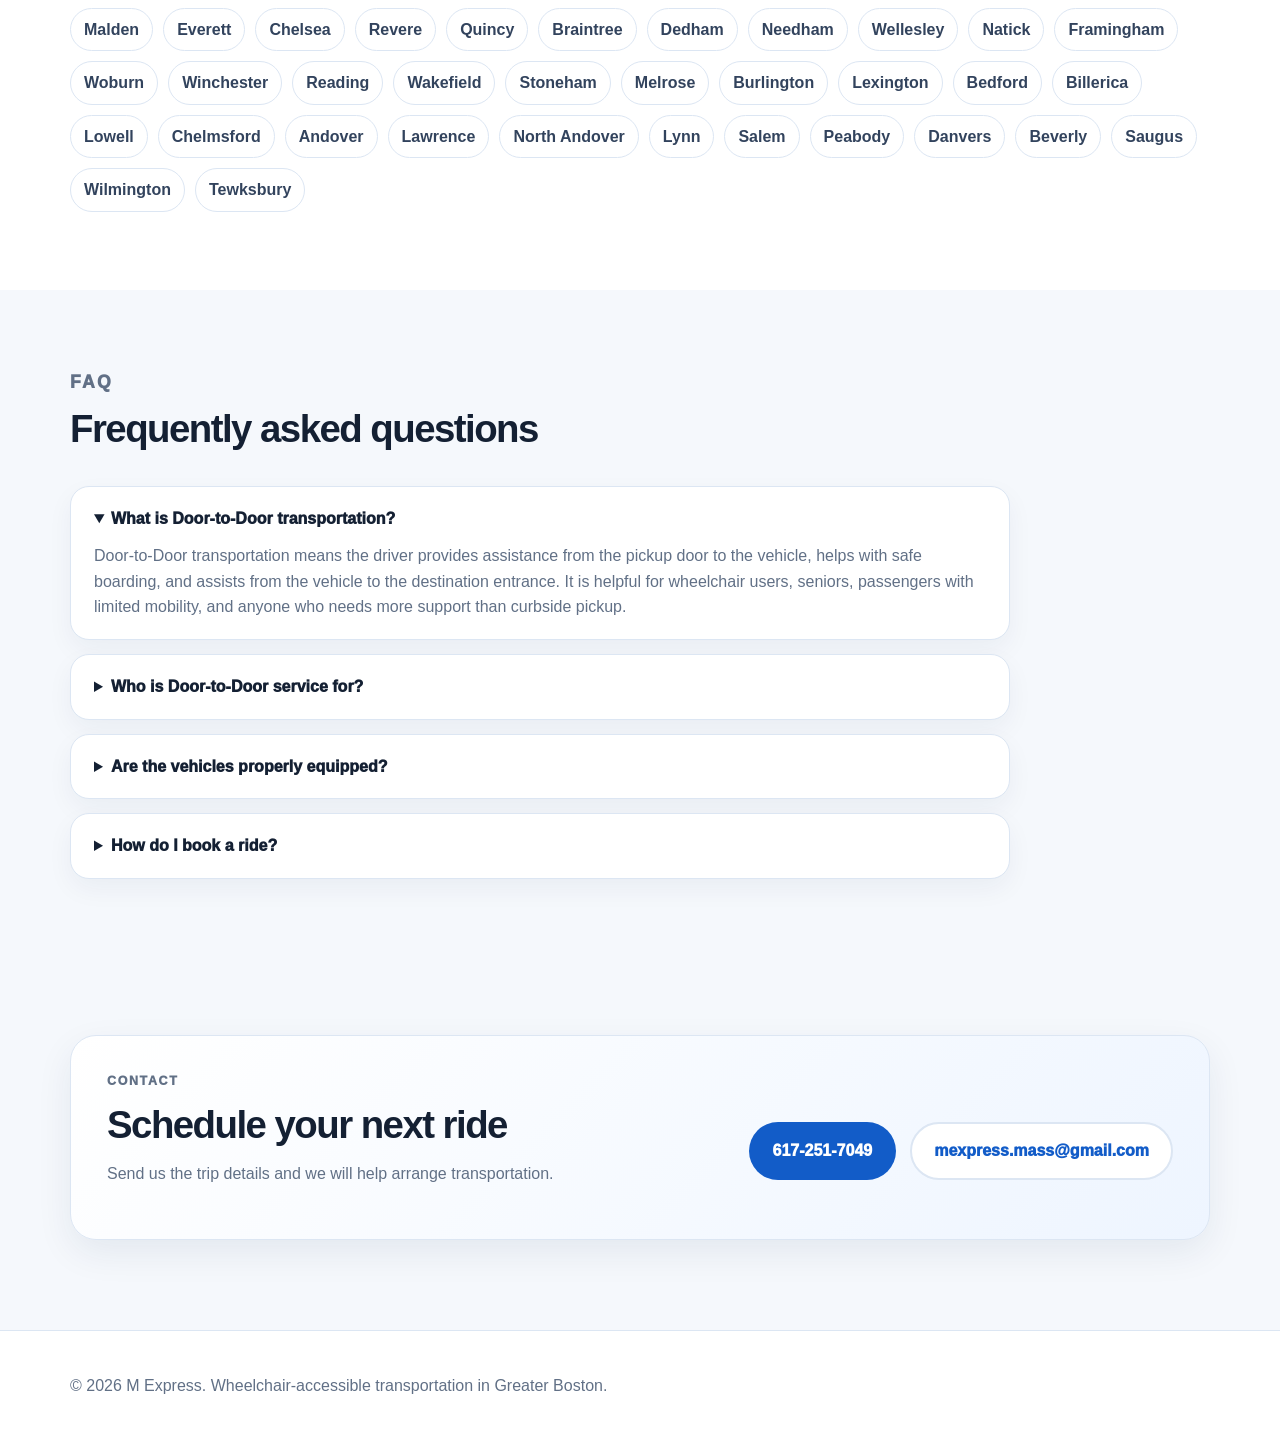
==== commit 1aca09a7: "Add privacy notice under booking notes in both forms" ====
--- a/index.html
+++ b/index.html
@@ -60,9 +60,7 @@
           <div class="mini-note">For urgent or same-day rides, please call <a href="tel:+16172517049">617-251-7049</a>.</div>
         </div>
         <form class="ride-form" action="/api/ride-request" method="POST">
-          <input type="hidden" name="_subject" value="New ride request from M Express website">
-          <input type="hidden" name="_captcha" value="false">
-          <input type="hidden" name="_template" value="table">
+          <input type="text" name="website" tabindex="-1" autocomplete="off" aria-hidden="true" style="position:absolute;left:-10000px" />
           <div class="form-grid">
             <label>Passenger name
               <input type="text" name="Passenger name" placeholder="Full name" required>
@@ -100,16 +98,16 @@
               </select>
             </label>
             <label class="wide">Notes
-              <textarea name="Notes" rows="4" placeholder="Appointment time, building entrance, wheelchair details, return trip, special instructions"></textarea>
+              <textarea name="Notes" rows="4" placeholder="Appointment time, building entrance, escort, luggage, wheelchair type, return trip"></textarea>
+              <small style="display:block;margin-top:6px;font-size:12px;line-height:1.45;color:#667085;font-weight:400;">Please include transportation details only (e.g., escort, luggage, wheelchair type, or return time). Do not include diagnoses, medical history, medications, or other sensitive medical information.</small>
             </label>
           </div>
           <datalist id="address-suggestions">
             <option value="Boston, MA 02108"></option><option value="Boston, MA 02116"></option><option value="Cambridge, MA 02139"></option><option value="Somerville, MA 02143"></option><option value="Brookline, MA 02445"></option><option value="Newton, MA 02458"></option><option value="Watertown, MA 02472"></option><option value="Waltham, MA 02453"></option><option value="Quincy, MA 02169"></option><option value="Woburn, MA 01801"></option><option value="Burlington, MA 01803"></option><option value="Lexington, MA 02420"></option><option value="Lowell, MA 01852"></option>
           </datalist>
           <div class="cf-turnstile" data-sitekey="0x4AAAAAAFUCFxbCTxHC9fPv"></div>
-          <label class="wide" style="position:absolute;left:-9999px" aria-hidden="true">Website <input type="text" name="website" tabindex="-1" autocomplete="off"></label>
-          <p class="booking-feedback" role="status" aria-live="polite"></p>
-          <button class="btn primary form-submit" type="submit">Send ride request</button>
+        <p class="booking-feedback" role="status" aria-live="polite"></p>
+        <button class="btn primary form-submit" type="submit">Send ride request</button>
           <p class="form-disclaimer">This form sends a booking request, not an automatic confirmation. We will confirm the ride by phone or email.</p>
         </form>
       </div>
@@ -210,10 +208,8 @@
       <p class="eyebrow">Book a ride</p>
       <h2 id="modal-title">Request transportation</h2>
       <p class="modal-intro">Enter pickup, drop-off, date, time, and passenger details. We will confirm availability by phone or email.</p>
-      <form class="ride-form modal-form" action="https://formsubmit.co/mexpress.mass@gmail.com" method="POST">
-        <input type="hidden" name="_subject" value="New ride request from M Express website">
-        <input type="hidden" name="_captcha" value="false">
-        <input type="hidden" name="_template" value="table">
+      <form class="ride-form modal-form" action="/api/ride-request" method="POST">
+        <input type="text" name="website" tabindex="-1" autocomplete="off" aria-hidden="true" style="position:absolute;left:-10000px" />
         <div class="form-grid">
           <label>Passenger name<input type="text" name="Passenger name" placeholder="Full name" required></label>
           <label>Phone number<input type="tel" name="Phone" placeholder="(617) 000-0000" required></label>
@@ -224,8 +220,10 @@
           <label>Pickup time<input type="time" name="Pickup time" required></label>
           <label>Wheelchair passenger?<select name="Wheelchair passenger" required><option value="">Select</option><option>Yes</option><option>No</option></select></label>
           <label>Trip type<select name="Trip type"><option>One-way</option><option>Round trip</option><option>Wait and return</option></select></label>
-          <label class="wide">Notes<textarea name="Notes" rows="4" placeholder="Appointment time, entrance, wheelchair details, return trip, special instructions"></textarea></label>
-        </div>
+          <label class="wide">Notes<textarea name="Notes" rows="4" placeholder="Appointment time, entrance, escort, luggage, wheelchair type, return trip"></textarea><small style="display:block;margin-top:6px;font-size:12px;line-height:1.45;color:#667085;font-weight:400;">Please include transportation details only (e.g., escort, luggage, wheelchair type, or return time). Do not include diagnoses, medical history, medications, or other sensitive medical information.</small></label>
+        </div>
+        <div class="cf-turnstile" data-sitekey="0x4AAAAAAFUCFxbCTxHC9fPv"></div>
+        <p class="booking-feedback" role="status" aria-live="polite"></p>
         <button class="btn primary form-submit" type="submit">Send ride request</button>
         <p class="form-disclaimer">This is a request only. We will confirm the ride by phone or email.</p>
       </form>
@@ -233,6 +231,6 @@
   </div>
   <a class="mobile-call" href="tel:+16172517049">Call Now</a>
   <script src="https://challenges.cloudflare.com/turnstile/v0/api.js" async defer></script>
-    <script src="script.js"></script>
+  <script src="script.js"></script>
 </body>
 </html>
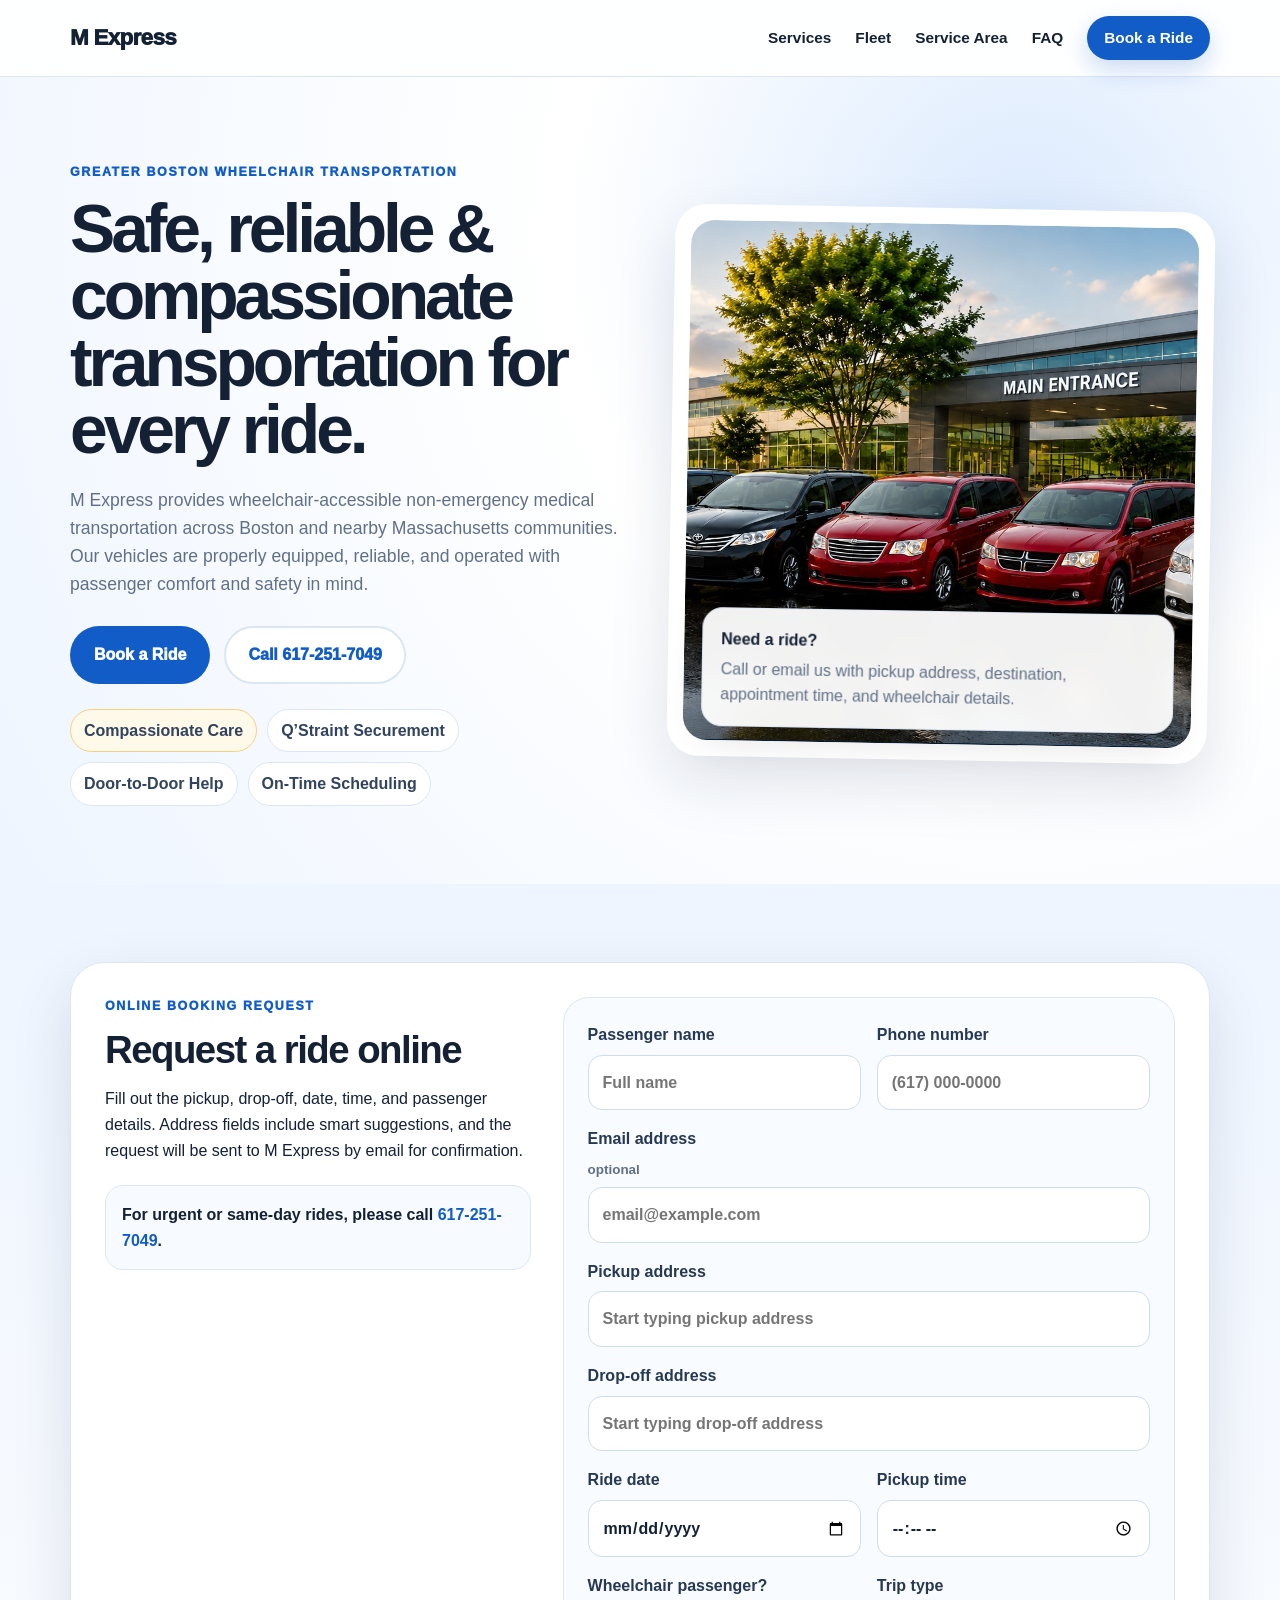
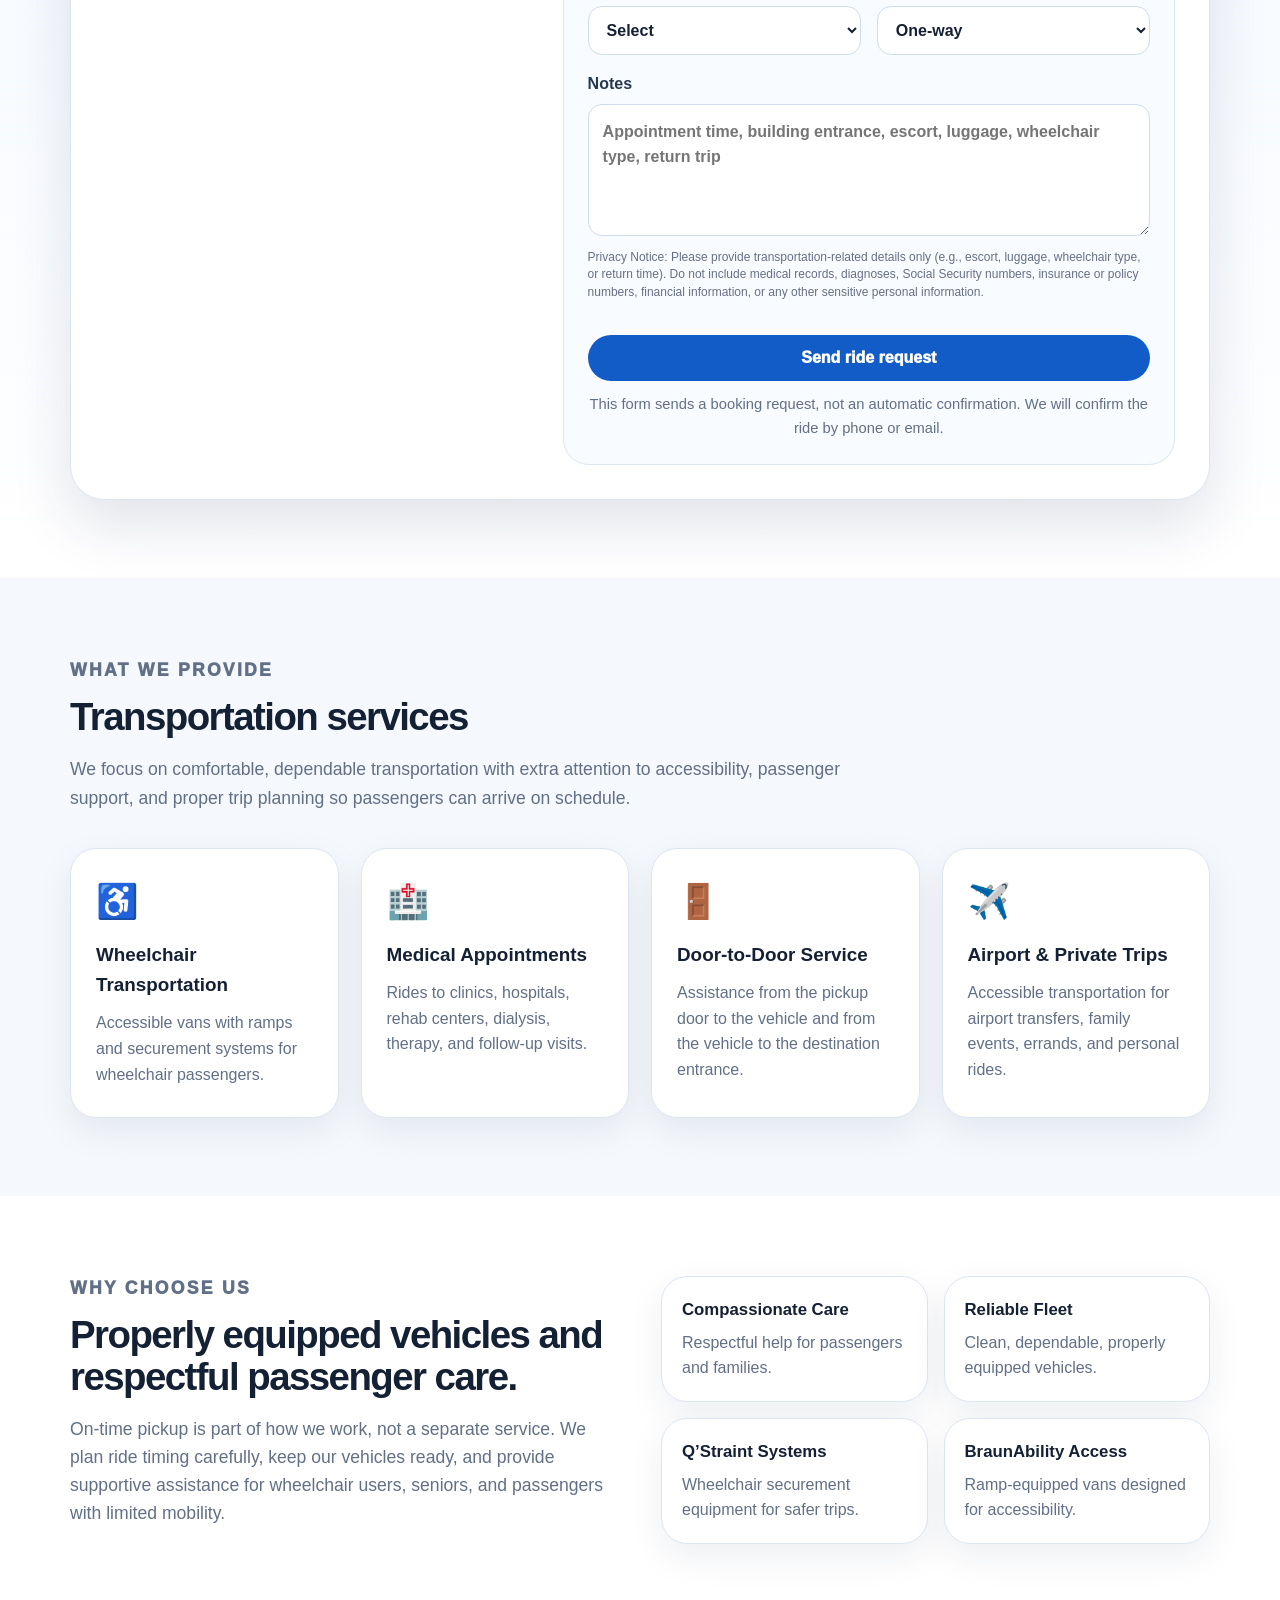
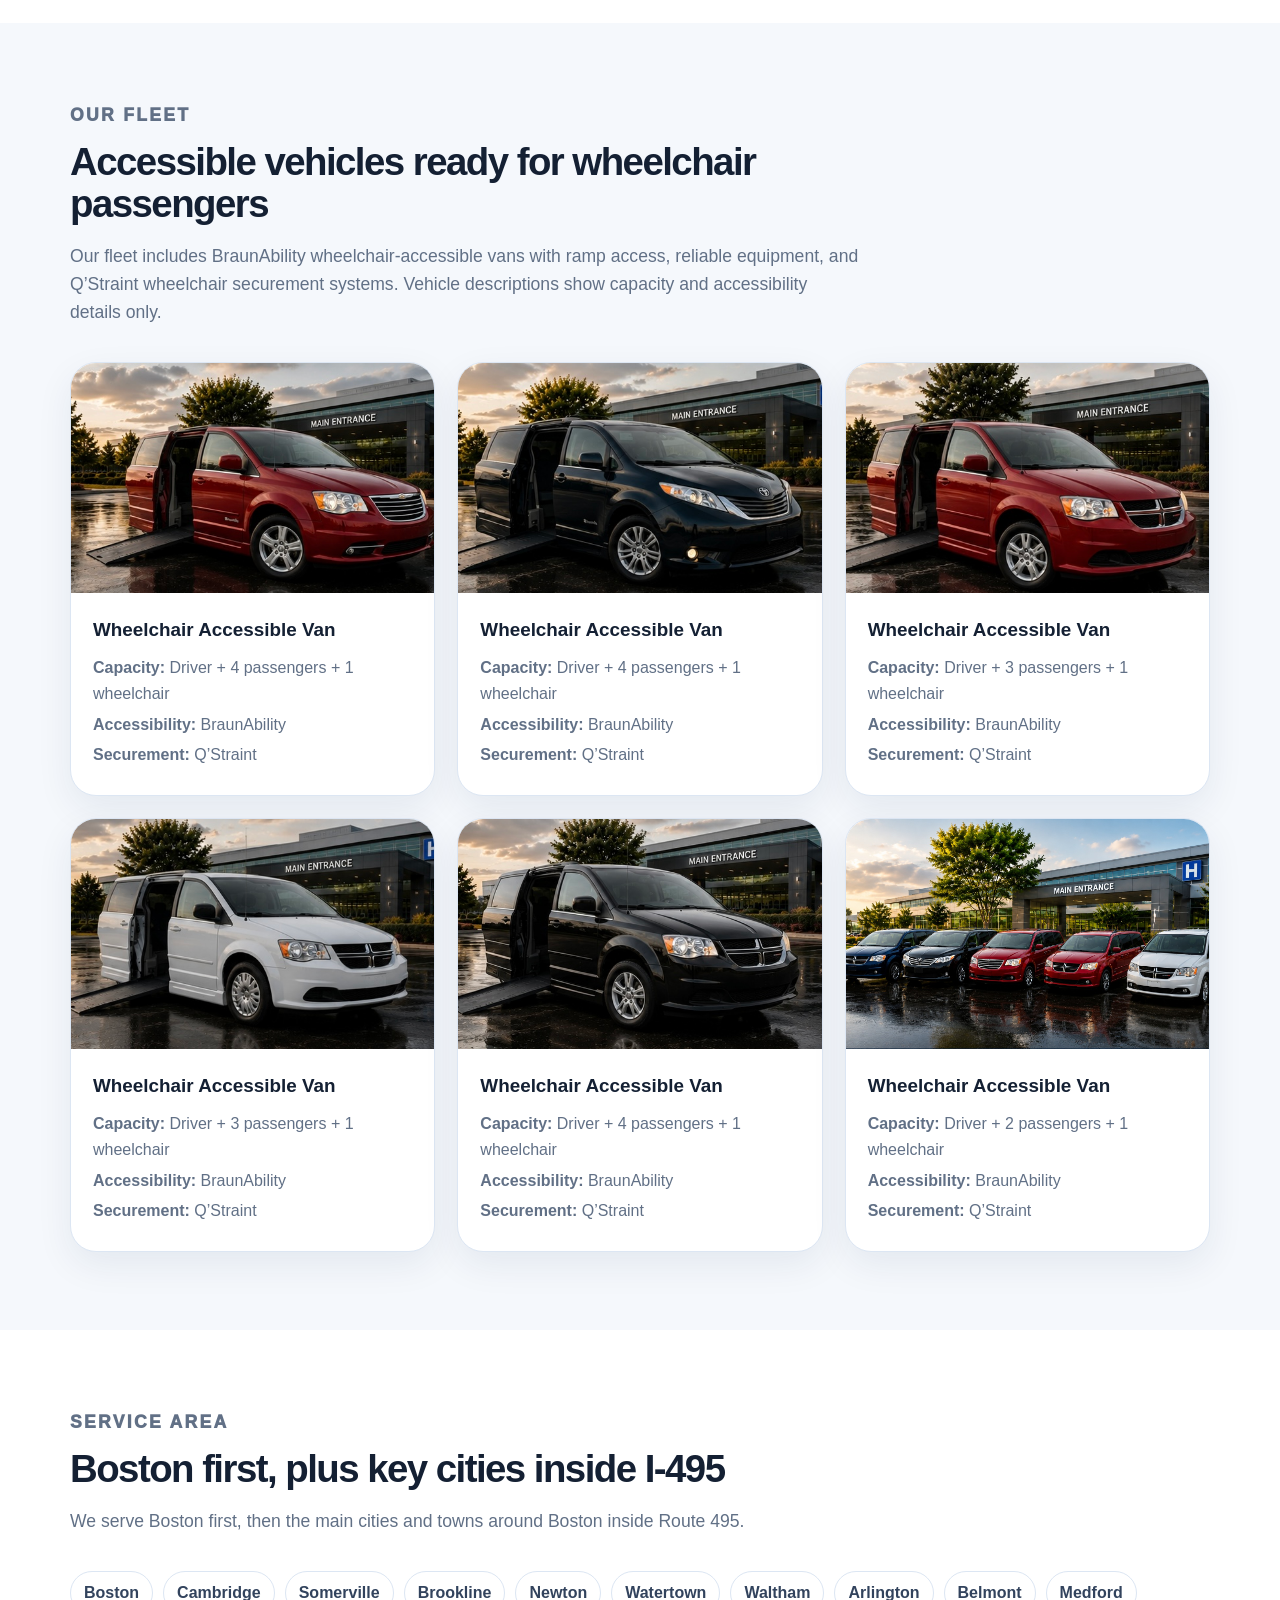
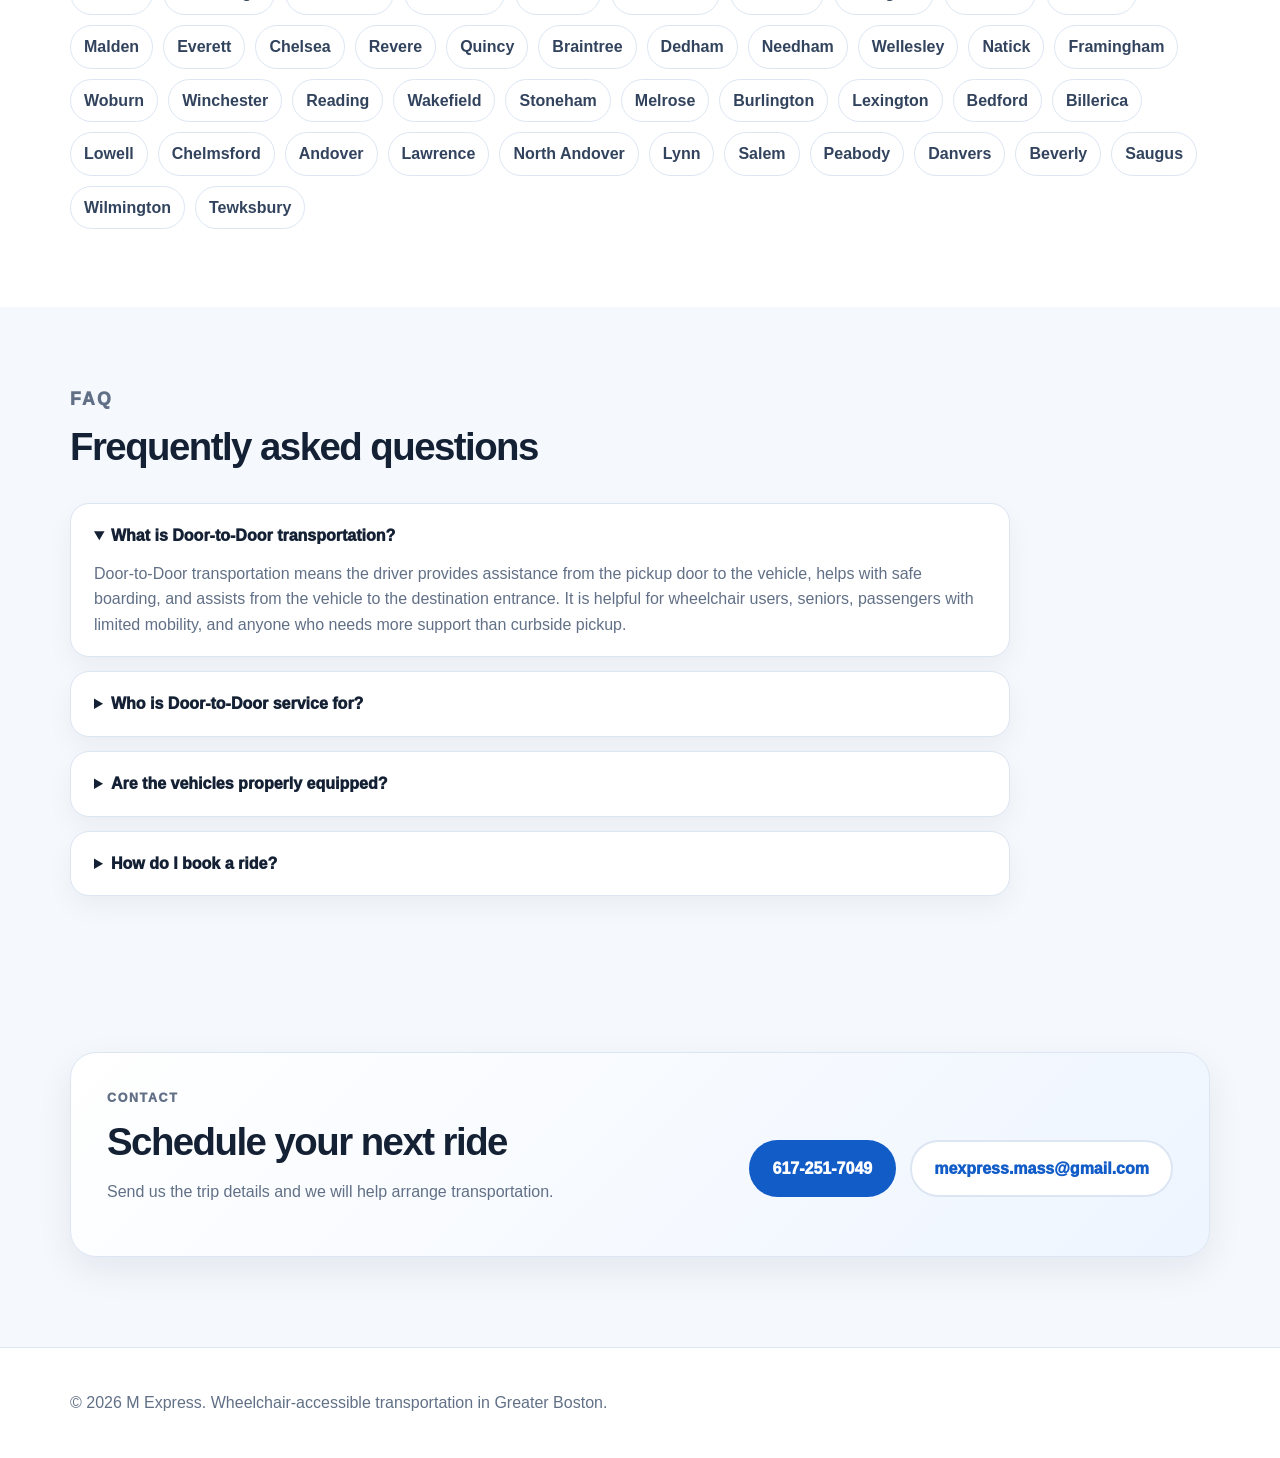
==== commit 2dd719c1: "Expand booking privacy notice to prohibit SSNs, insurance numbers and sensitive personal data" ====
--- a/index.html
+++ b/index.html
@@ -99,7 +99,7 @@
             </label>
             <label class="wide">Notes
               <textarea name="Notes" rows="4" placeholder="Appointment time, building entrance, escort, luggage, wheelchair type, return trip"></textarea>
-              <small style="display:block;margin-top:6px;font-size:12px;line-height:1.45;color:#667085;font-weight:400;">Please include transportation details only (e.g., escort, luggage, wheelchair type, or return time). Do not include diagnoses, medical history, medications, or other sensitive medical information.</small>
+              <small style="display:block;margin-top:6px;font-size:12px;line-height:1.45;color:#667085;font-weight:400;">Privacy Notice: Please provide transportation-related details only (e.g., escort, luggage, wheelchair type, or return time). Do not include medical records, diagnoses, Social Security numbers, insurance or policy numbers, financial information, or any other sensitive personal information.</small>
             </label>
           </div>
           <datalist id="address-suggestions">
@@ -220,7 +220,7 @@
           <label>Pickup time<input type="time" name="Pickup time" required></label>
           <label>Wheelchair passenger?<select name="Wheelchair passenger" required><option value="">Select</option><option>Yes</option><option>No</option></select></label>
           <label>Trip type<select name="Trip type"><option>One-way</option><option>Round trip</option><option>Wait and return</option></select></label>
-          <label class="wide">Notes<textarea name="Notes" rows="4" placeholder="Appointment time, entrance, escort, luggage, wheelchair type, return trip"></textarea><small style="display:block;margin-top:6px;font-size:12px;line-height:1.45;color:#667085;font-weight:400;">Please include transportation details only (e.g., escort, luggage, wheelchair type, or return time). Do not include diagnoses, medical history, medications, or other sensitive medical information.</small></label>
+          <label class="wide">Notes<textarea name="Notes" rows="4" placeholder="Appointment time, entrance, escort, luggage, wheelchair type, return trip"></textarea><small style="display:block;margin-top:6px;font-size:12px;line-height:1.45;color:#667085;font-weight:400;">Privacy Notice: Please provide transportation-related details only (e.g., escort, luggage, wheelchair type, or return time). Do not include medical records, diagnoses, Social Security numbers, insurance or policy numbers, financial information, or any other sensitive personal information.</small></label>
         </div>
         <div class="cf-turnstile" data-sitekey="0x4AAAAAAFUCFxbCTxHC9fPv"></div>
         <p class="booking-feedback" role="status" aria-live="polite"></p>
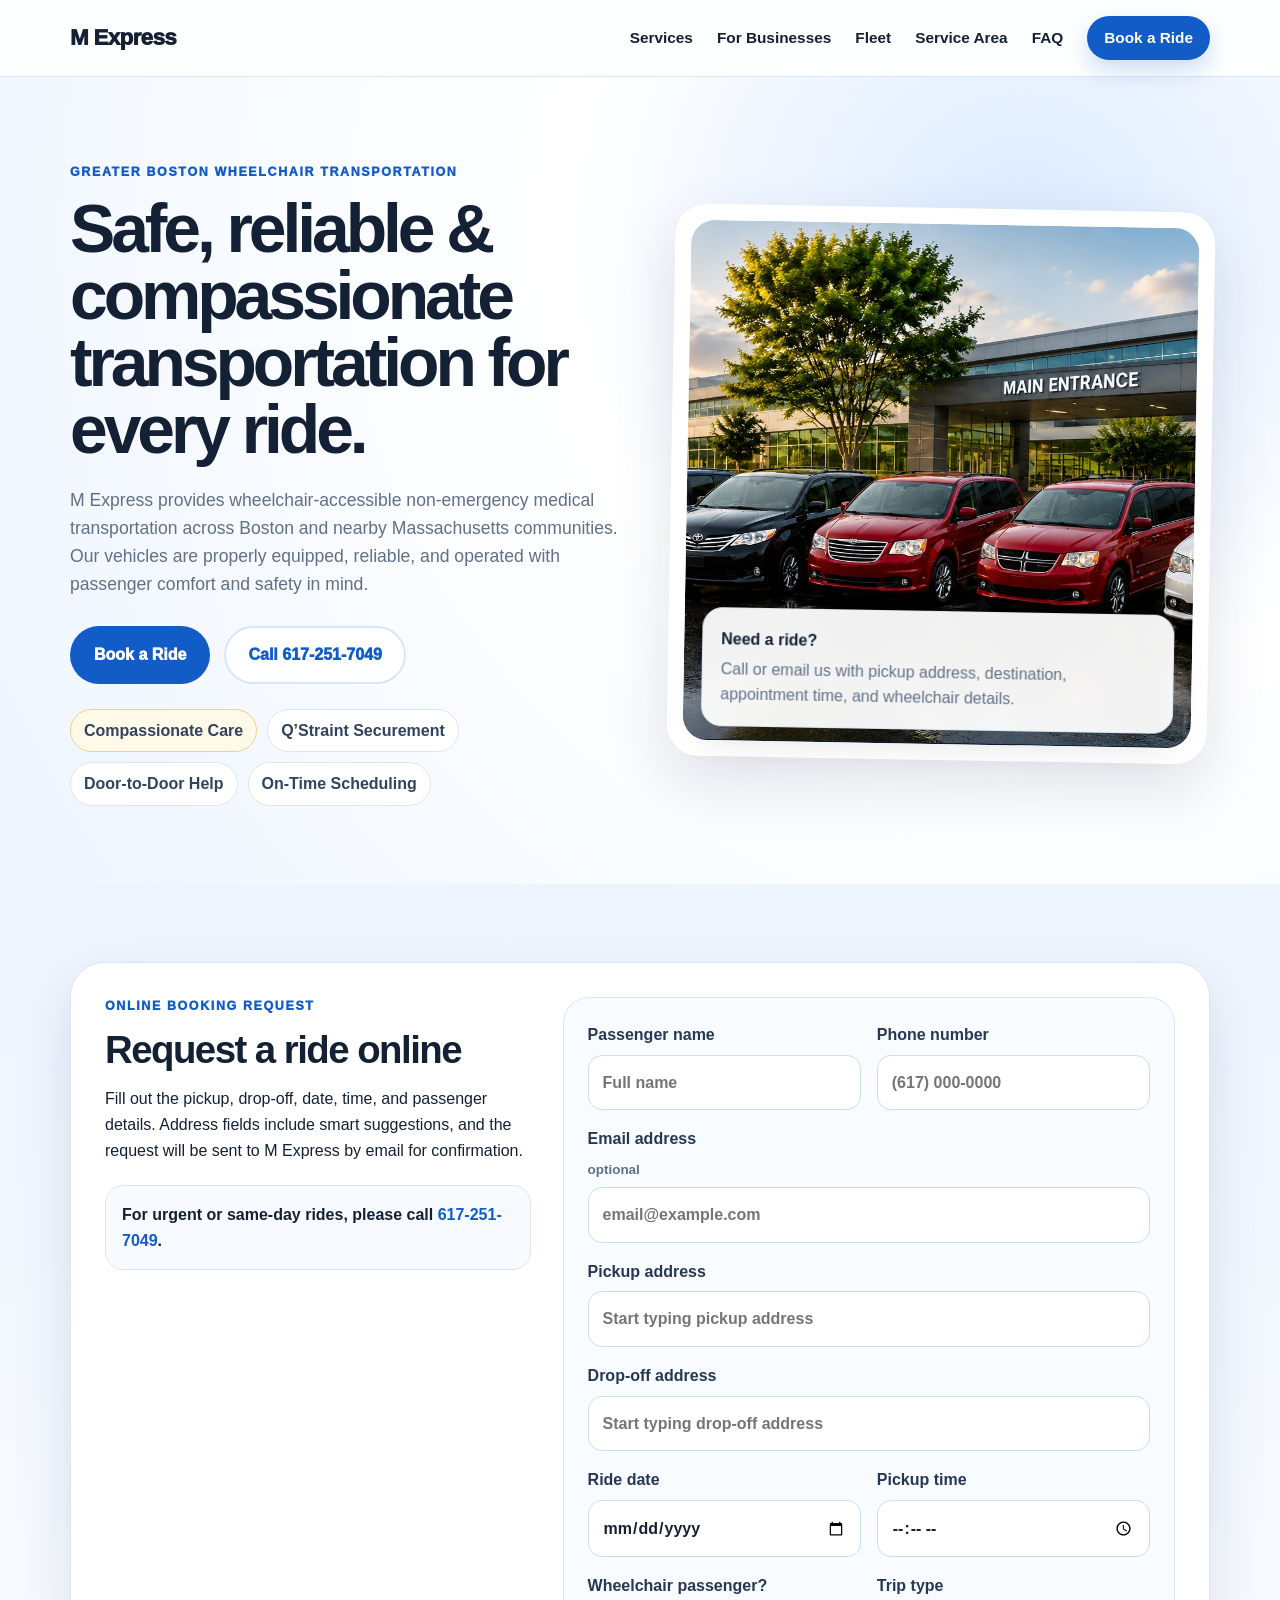
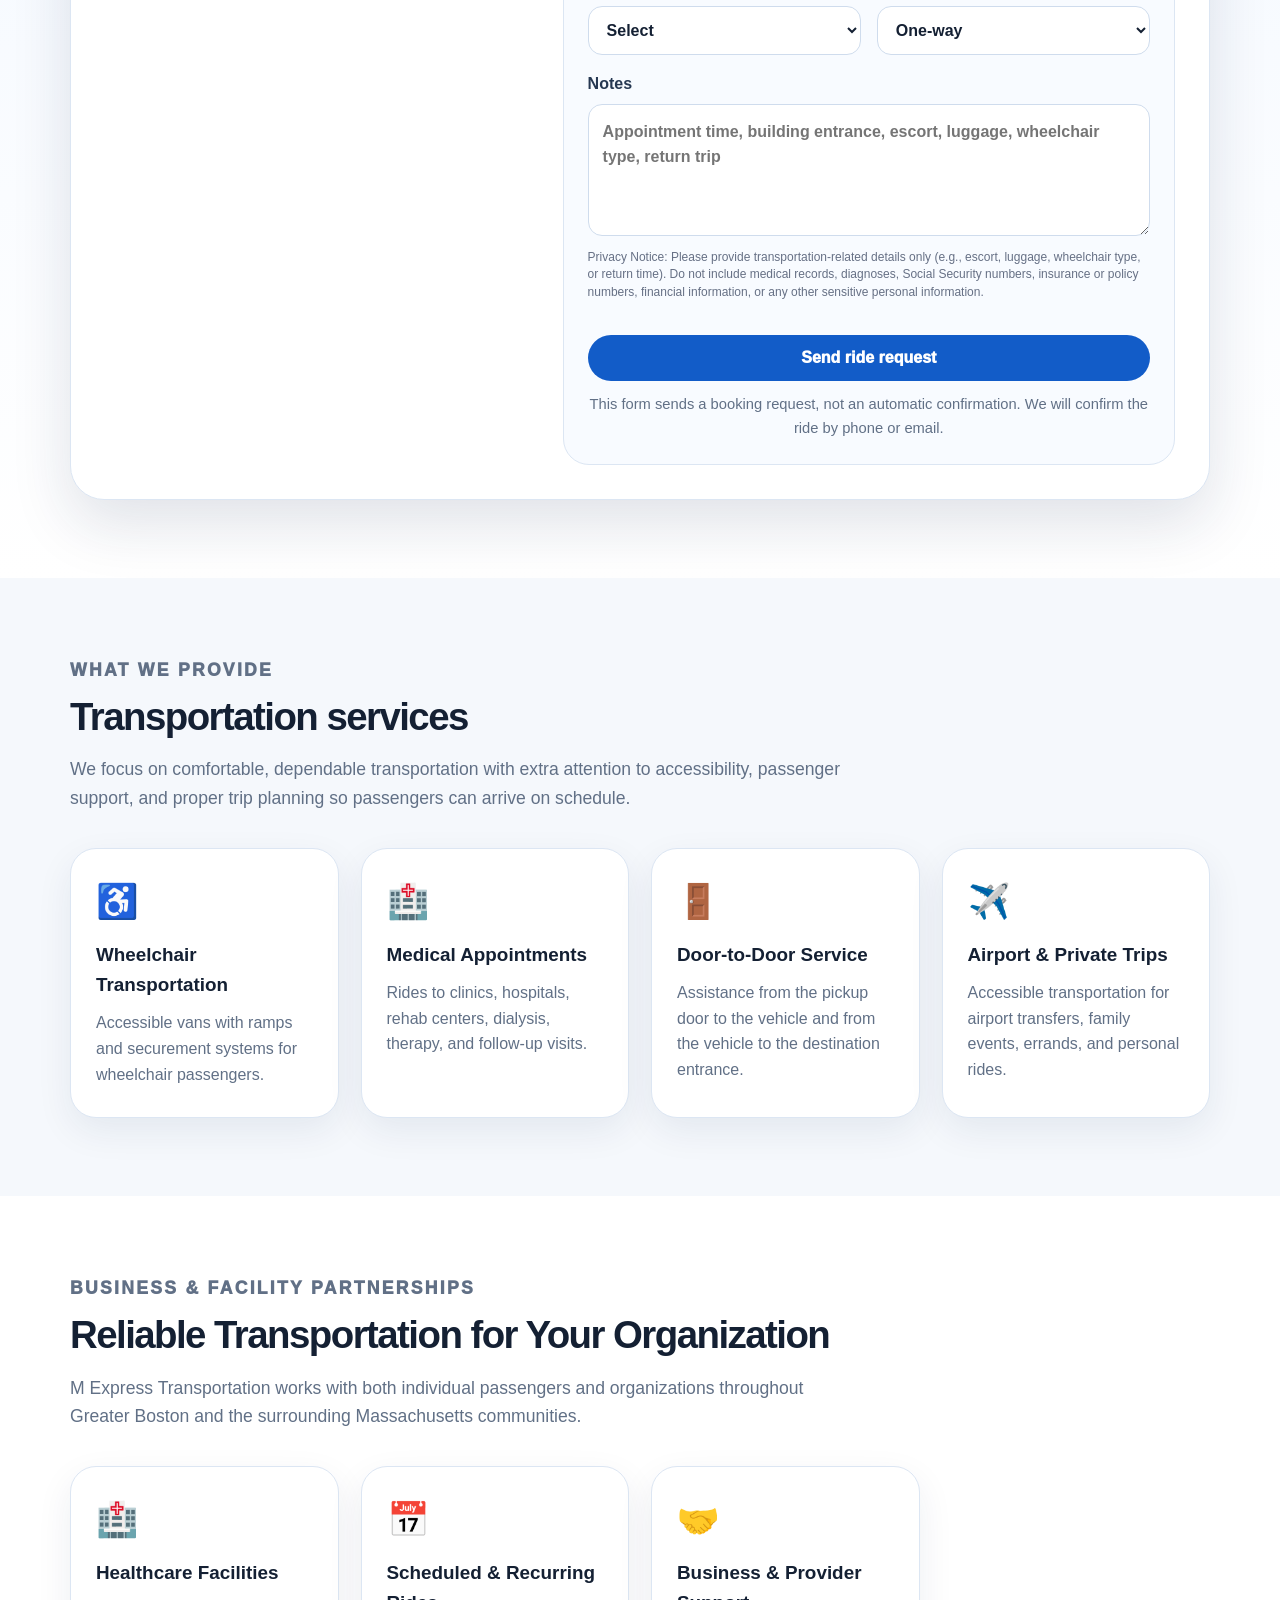
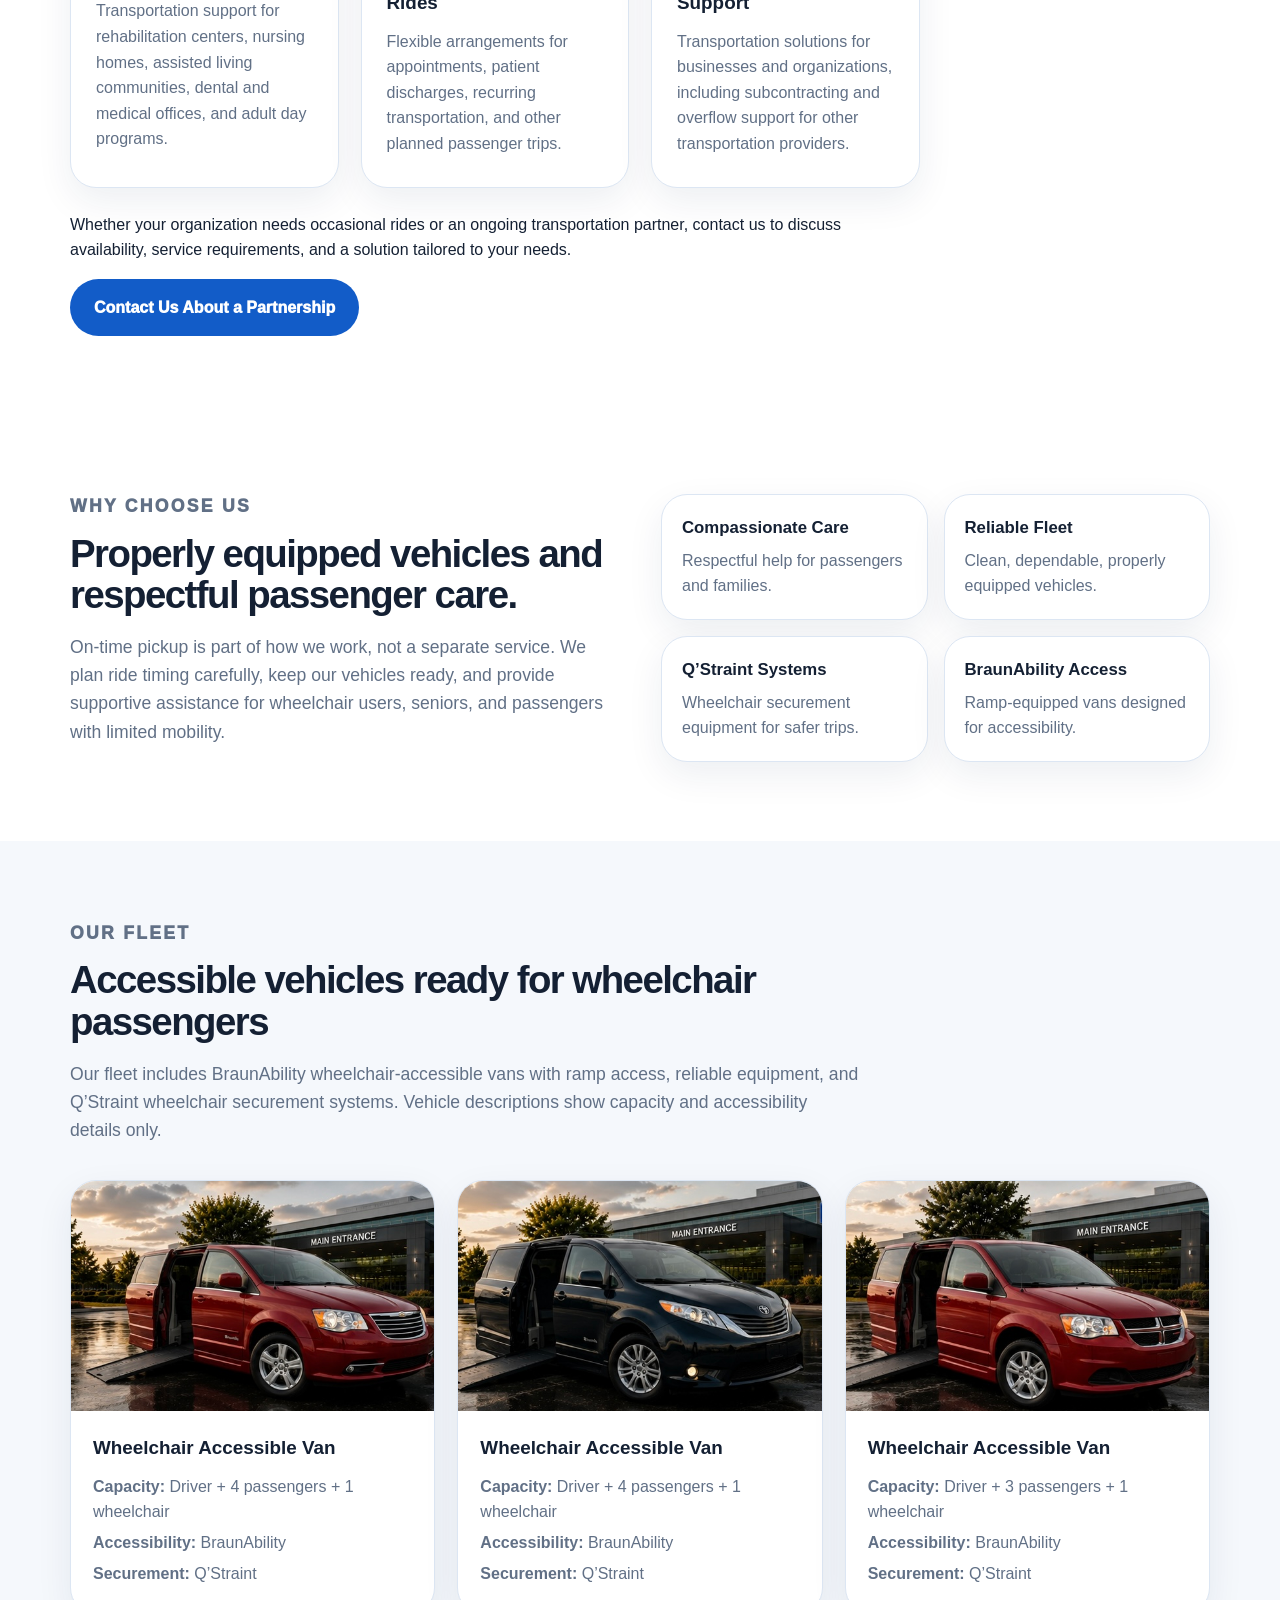
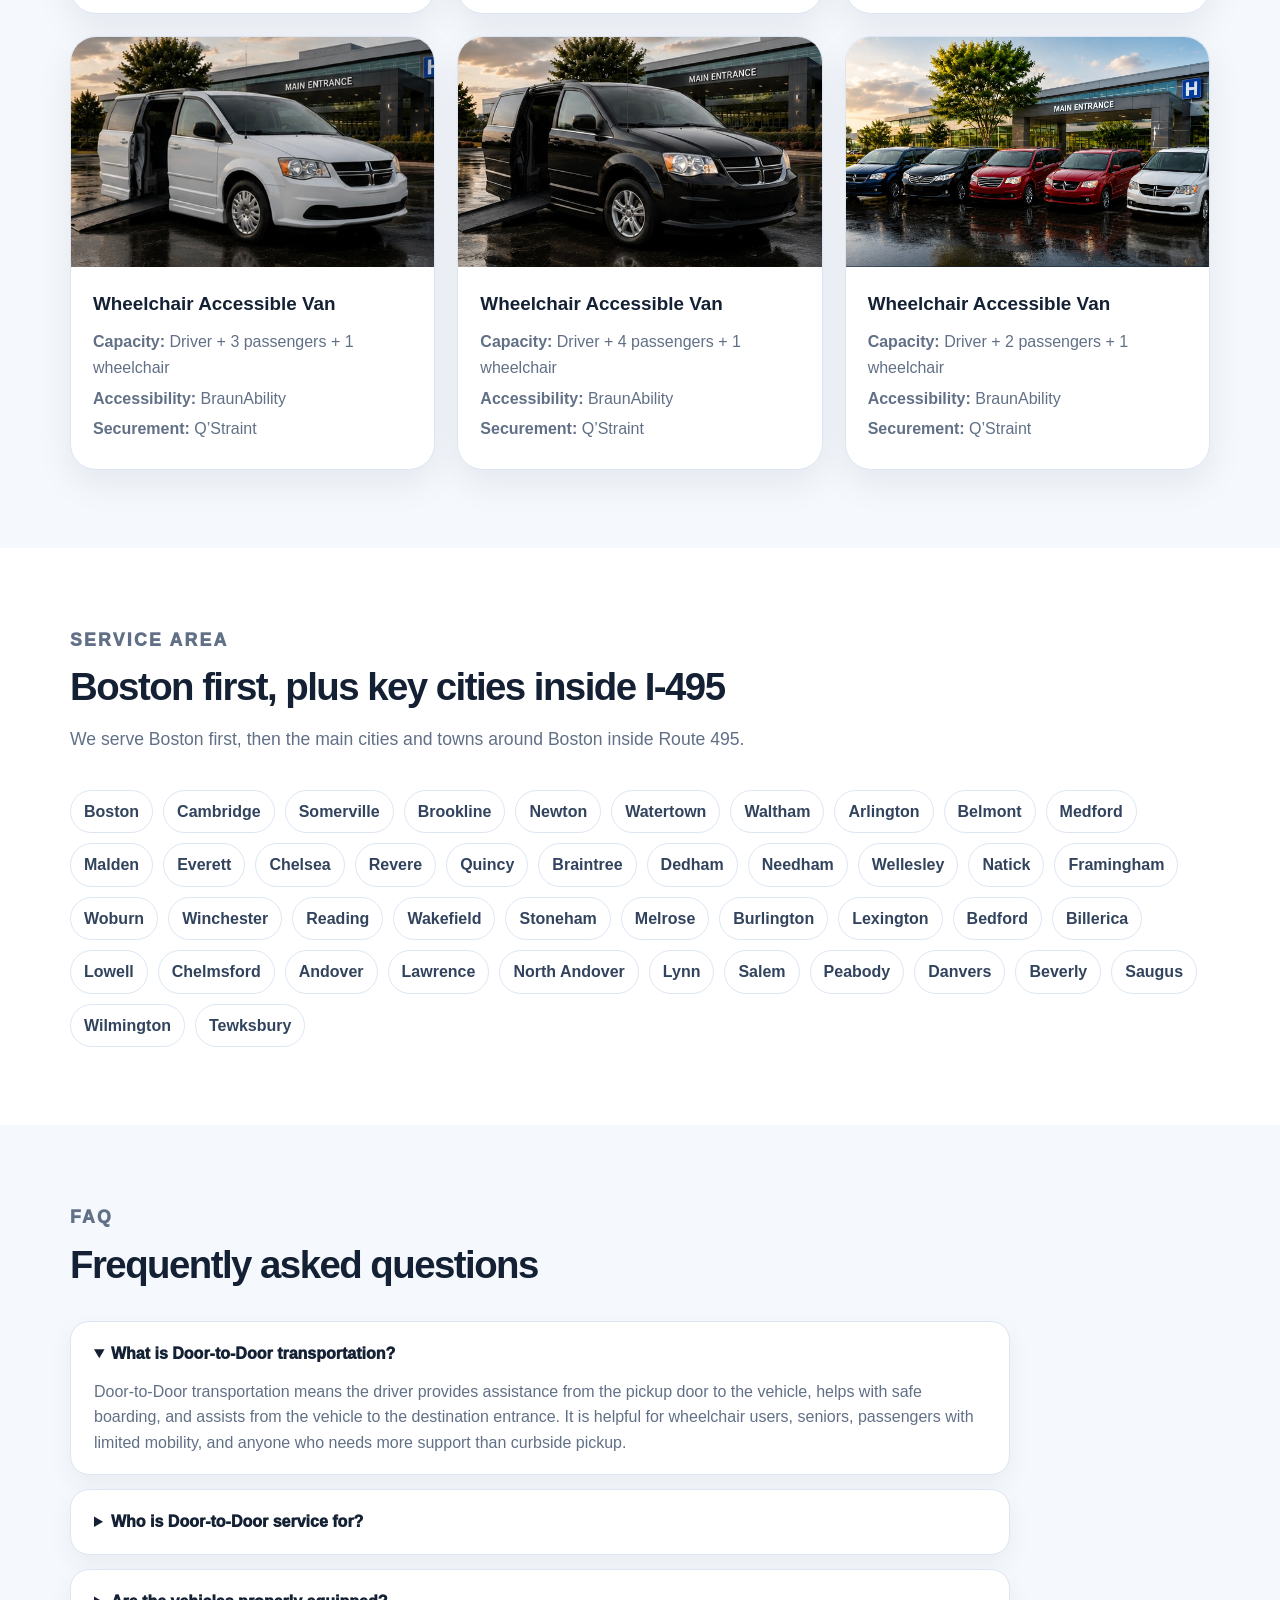
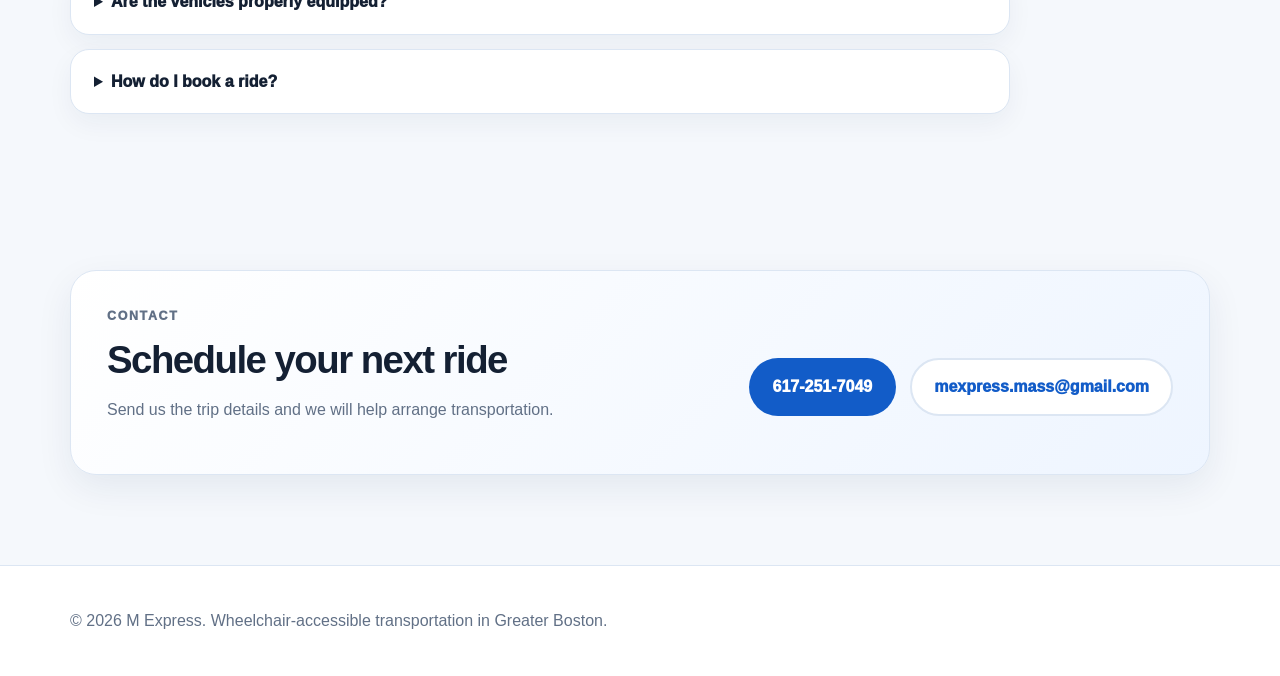
==== commit edbed3c1: "Add business and healthcare facility partnerships section and navigation" ====
--- a/index.html
+++ b/index.html
@@ -14,6 +14,7 @@
       <button class="nav-toggle" aria-label="Open menu">☰</button>
       <nav class="nav">
         <a href="#services">Services</a>
+        <a href="#business">For Businesses</a>
         <a href="#fleet">Fleet</a>
         <a href="#areas">Service Area</a>
         <a href="#faq">FAQ</a>
@@ -126,6 +127,23 @@
           <article class="card"><span class="icon">🚪</span><h3>Door-to-Door Service</h3><p>Assistance from the pickup door to the vehicle and from the vehicle to the destination entrance.</p></article>
           <article class="card"><span class="icon">✈️</span><h3>Airport & Private Trips</h3><p>Accessible transportation for airport transfers, family events, errands, and personal rides.</p></article>
         </div>
+      </div>
+    </section>
+
+    <section class="section alt" id="business" aria-labelledby="business-title">
+      <div class="container">
+        <div class="section-head">
+          <p class="eyebrow">Business &amp; Facility Partnerships</p>
+          <h2 id="business-title">Reliable Transportation for Your Organization</h2>
+          <p>M Express Transportation works with both individual passengers and organizations throughout Greater Boston and the surrounding Massachusetts communities.</p>
+        </div>
+        <div class="cards services-grid">
+          <article class="card"><span class="icon" aria-hidden="true">🏥</span><h3>Healthcare Facilities</h3><p>Transportation support for rehabilitation centers, nursing homes, assisted living communities, dental and medical offices, and adult day programs.</p></article>
+          <article class="card"><span class="icon" aria-hidden="true">📅</span><h3>Scheduled &amp; Recurring Rides</h3><p>Flexible arrangements for appointments, patient discharges, recurring transportation, and other planned passenger trips.</p></article>
+          <article class="card"><span class="icon" aria-hidden="true">🤝</span><h3>Business &amp; Provider Support</h3><p>Transportation solutions for businesses and organizations, including subcontracting and overflow support for other transportation providers.</p></article>
+        </div>
+        <p style="margin:24px 0 16px;max-width:850px">Whether your organization needs occasional rides or an ongoing transportation partner, contact us to discuss availability, service requirements, and a solution tailored to your needs.</p>
+        <a class="btn primary" href="mailto:mexpress.mass@gmail.com?subject=Business%20%26%20Facility%20Partnership%20Inquiry">Contact Us About a Partnership</a>
       </div>
     </section>
 
